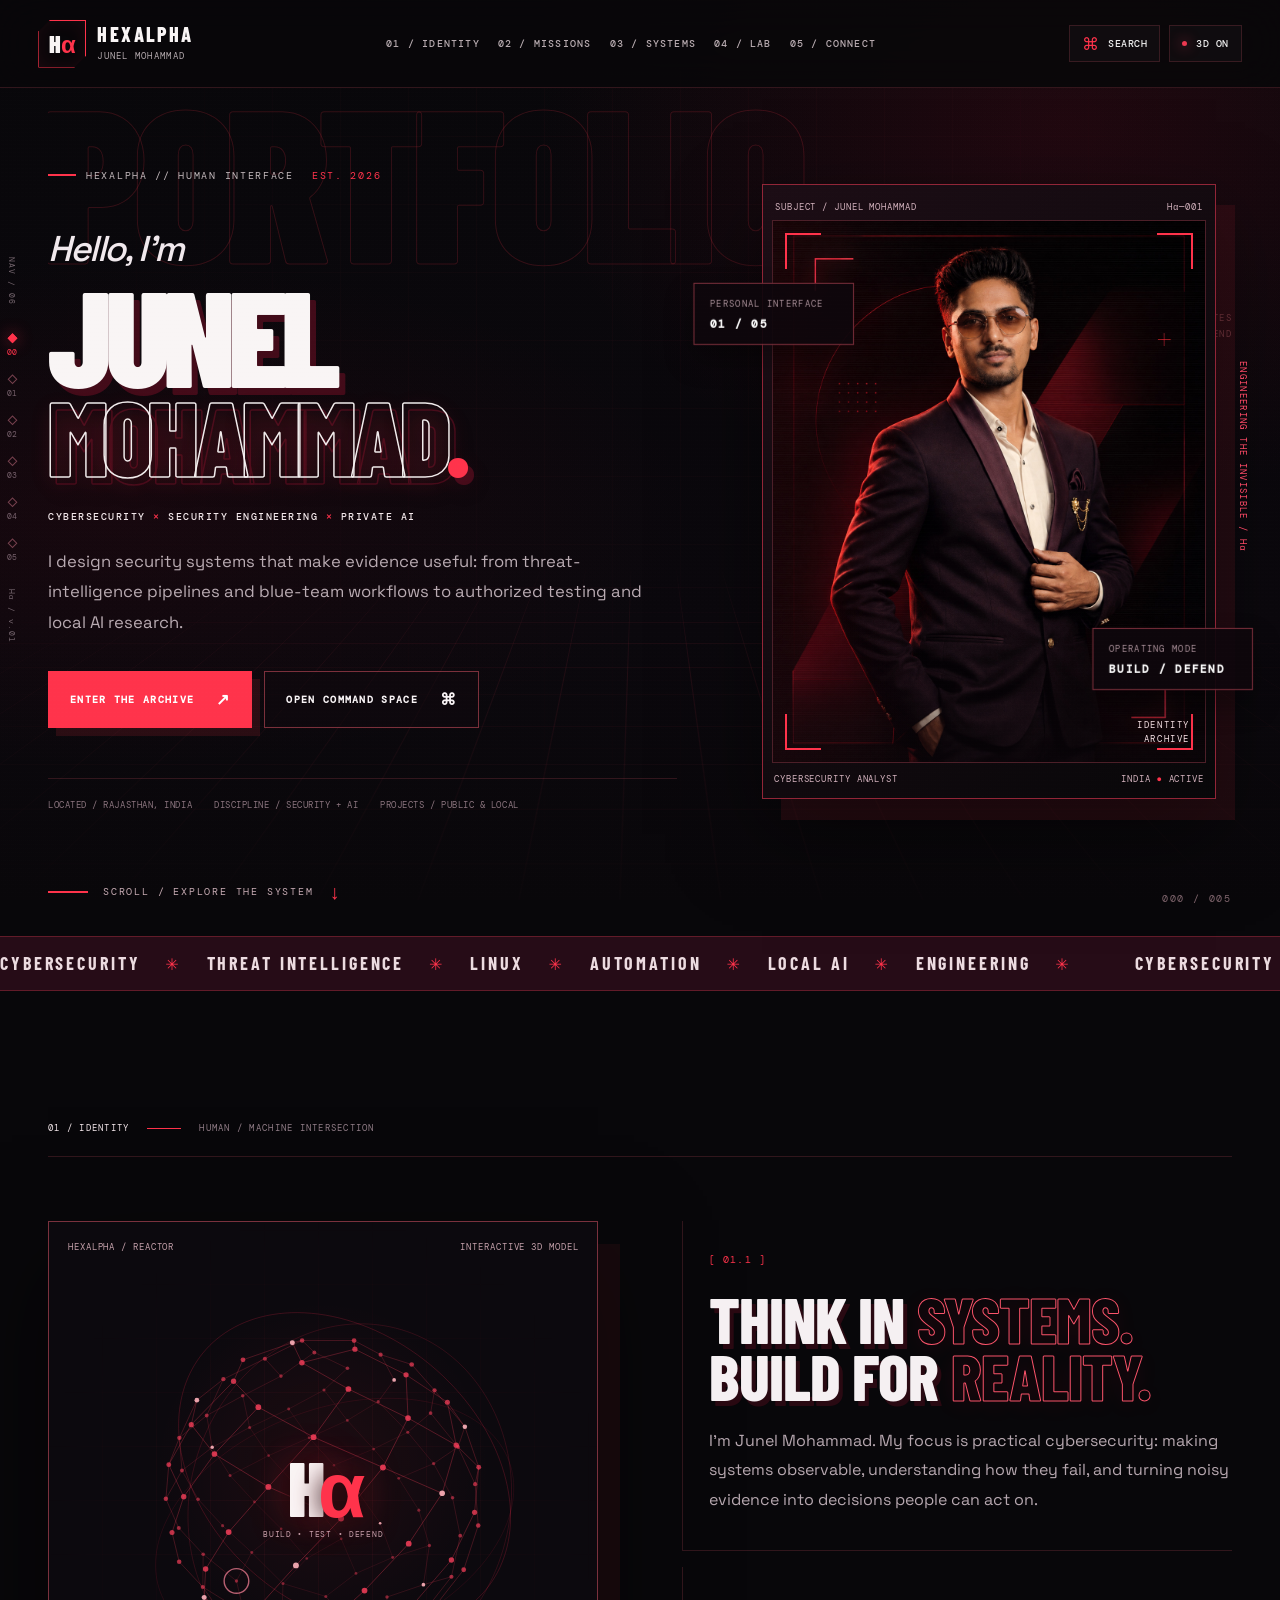
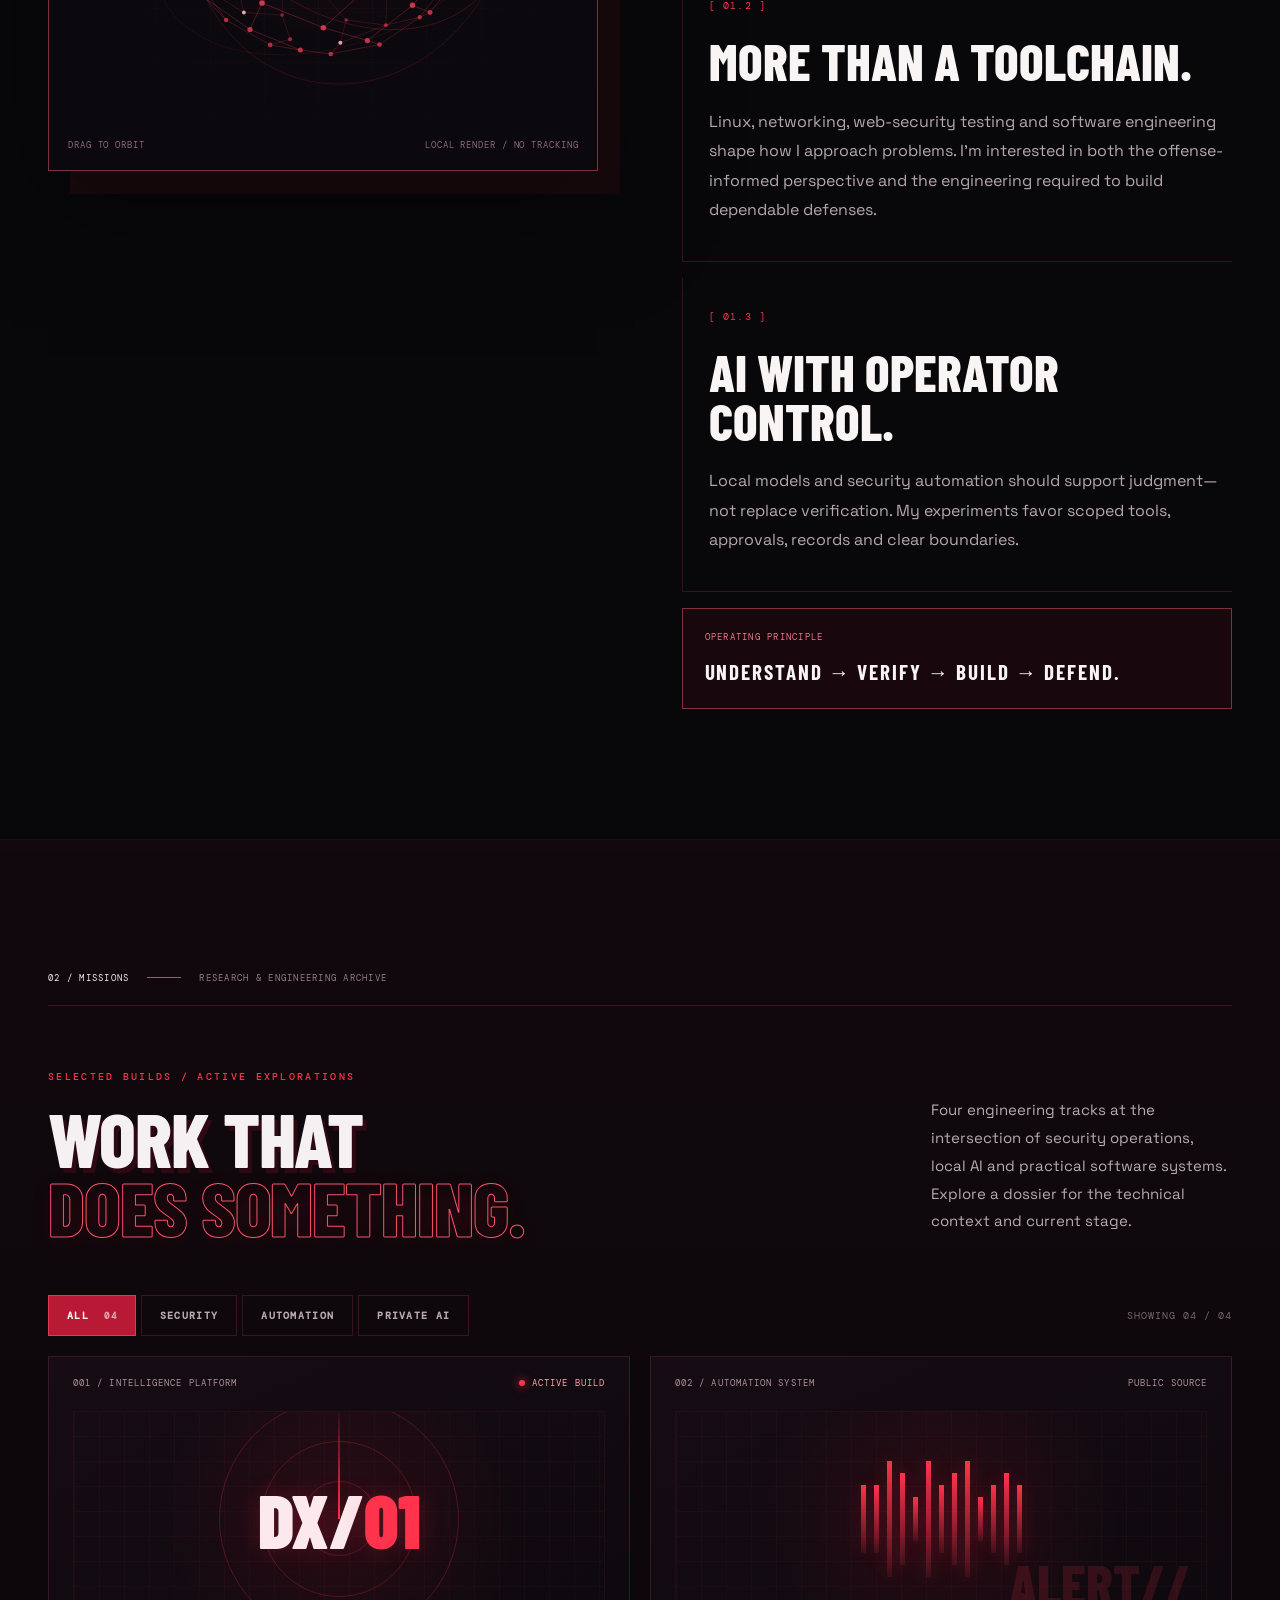
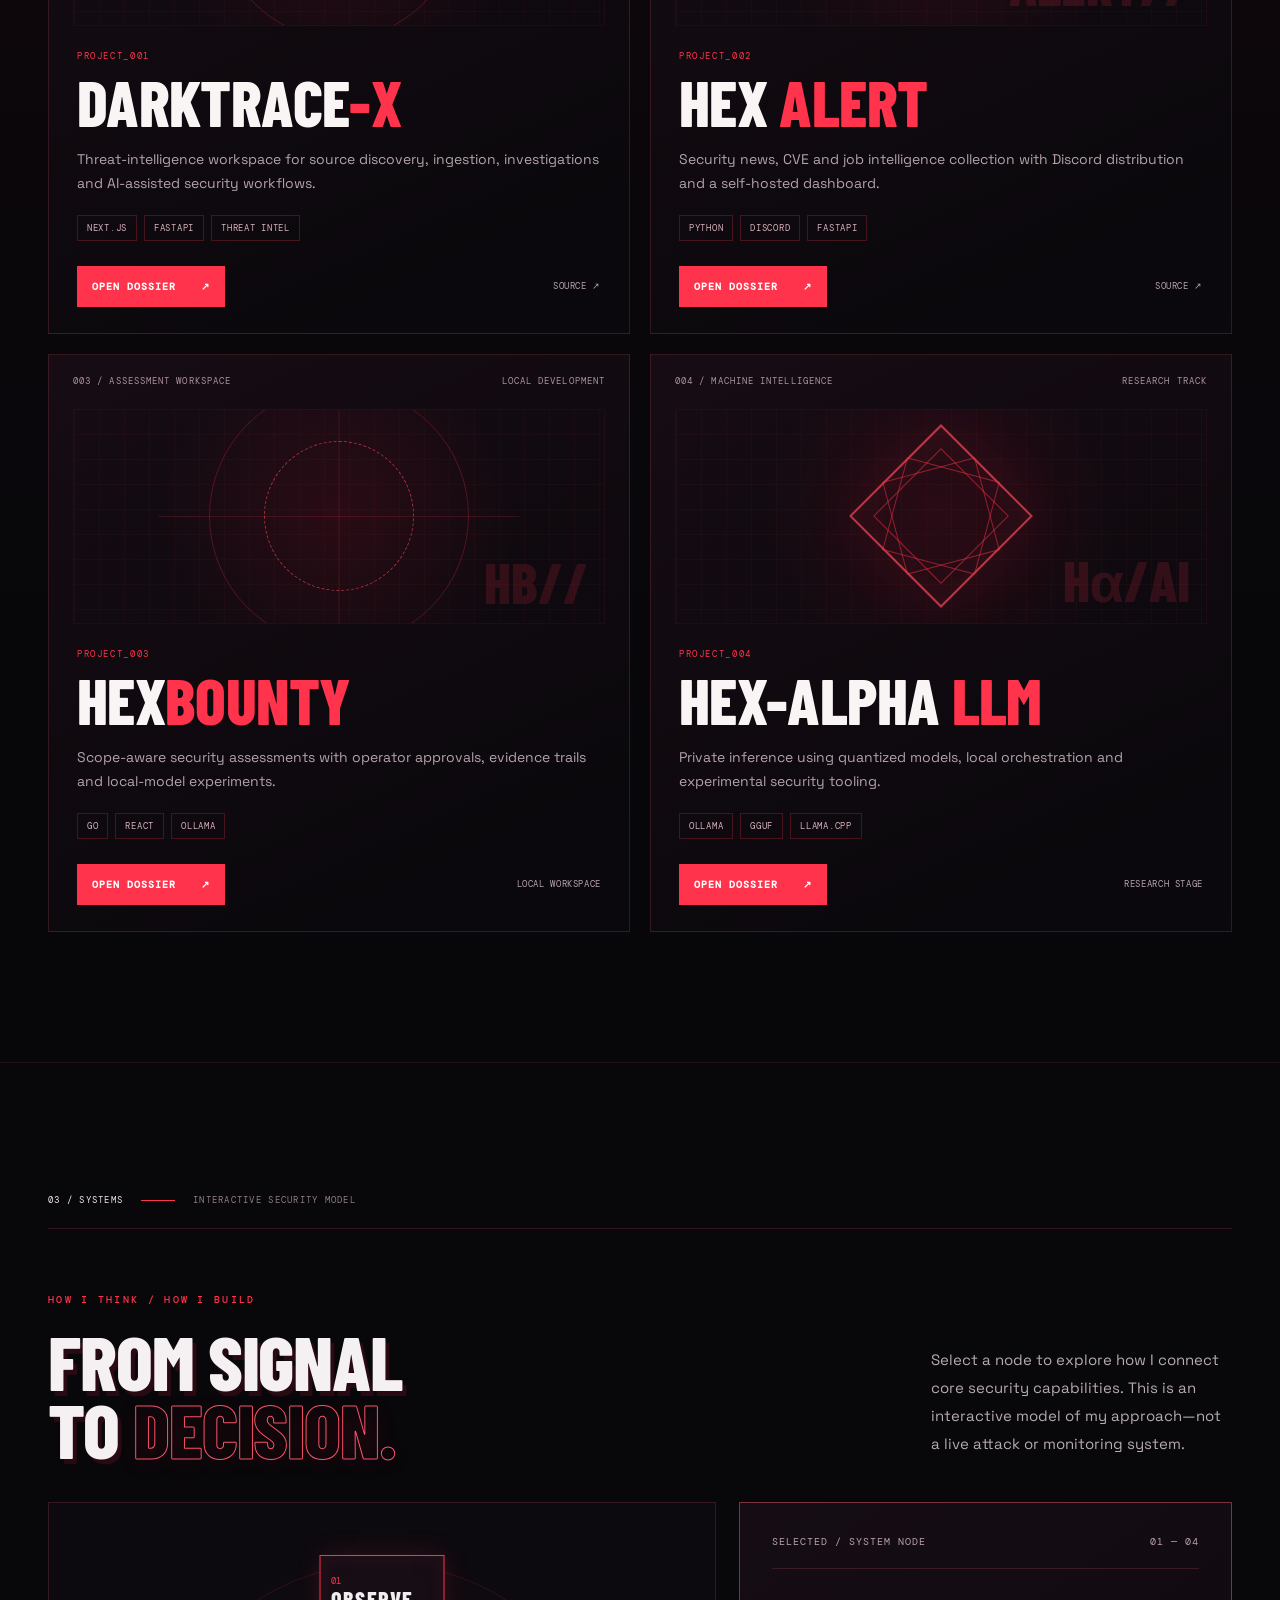
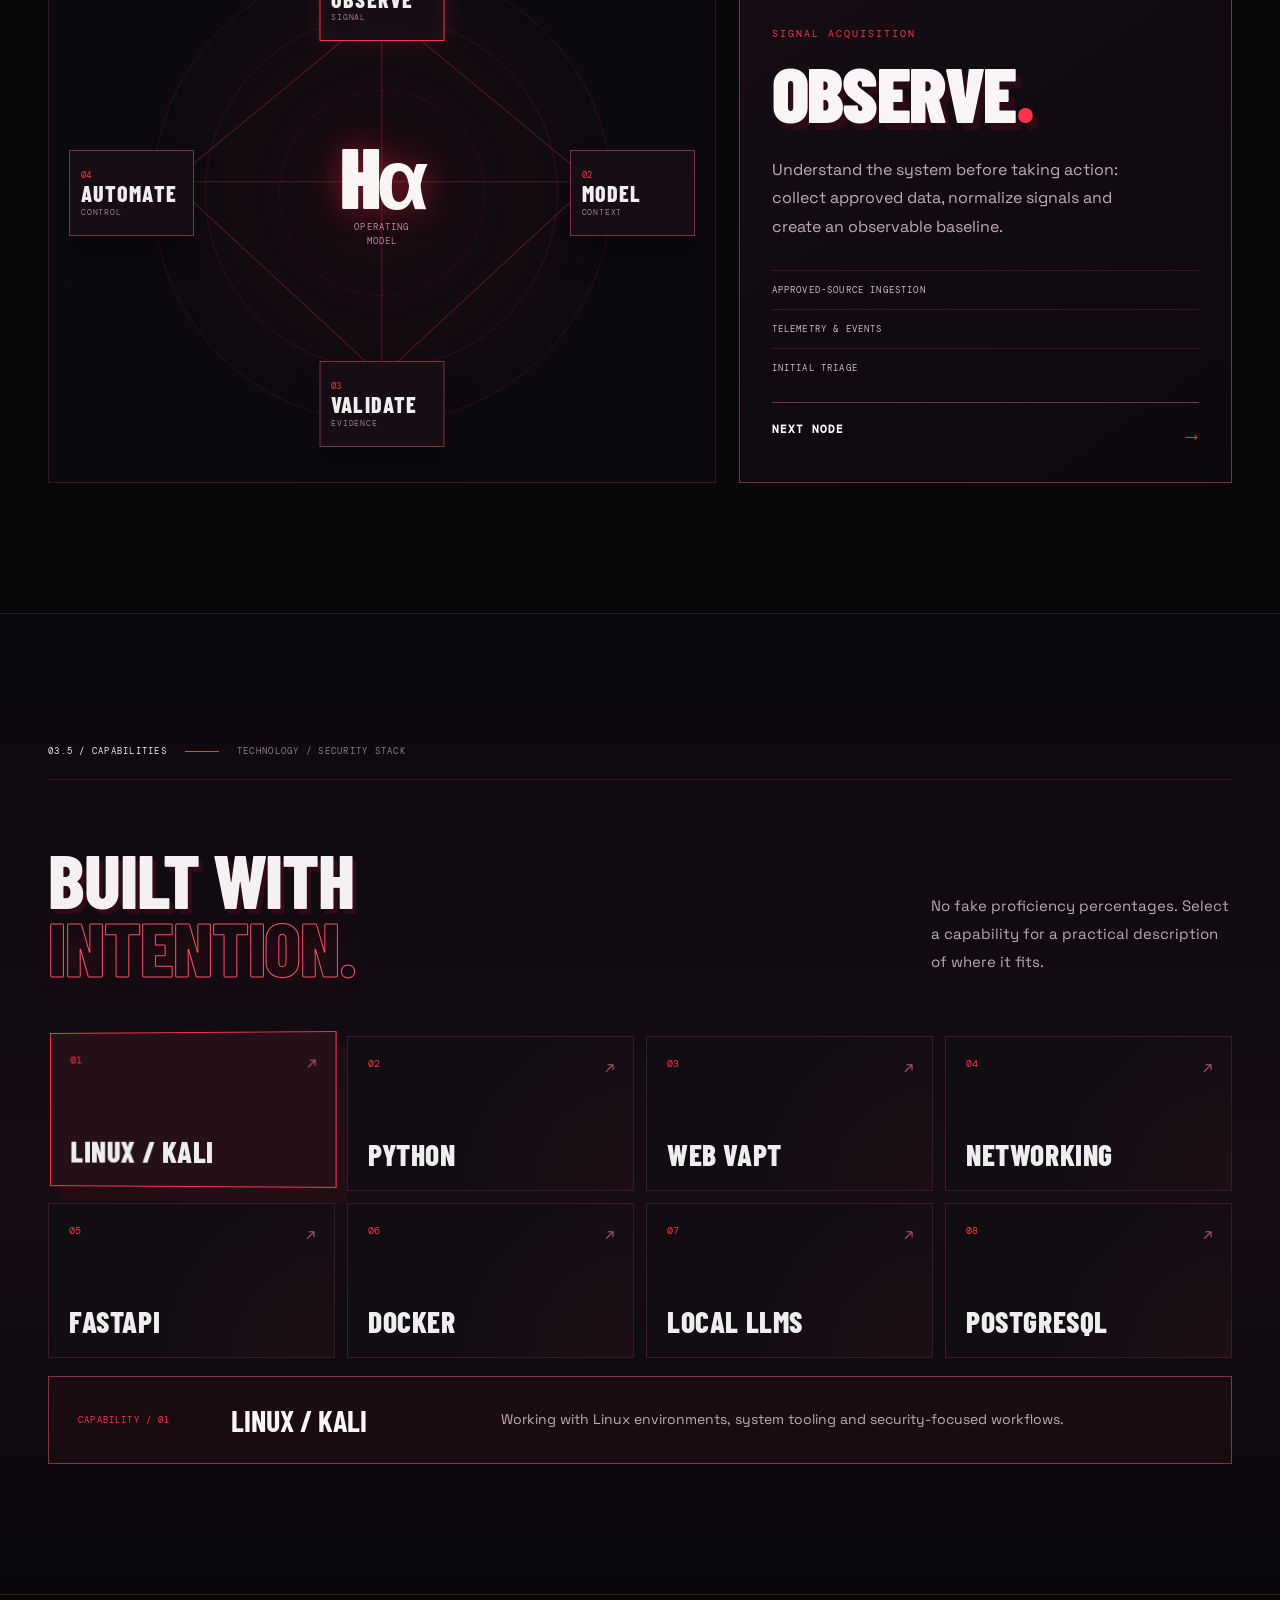
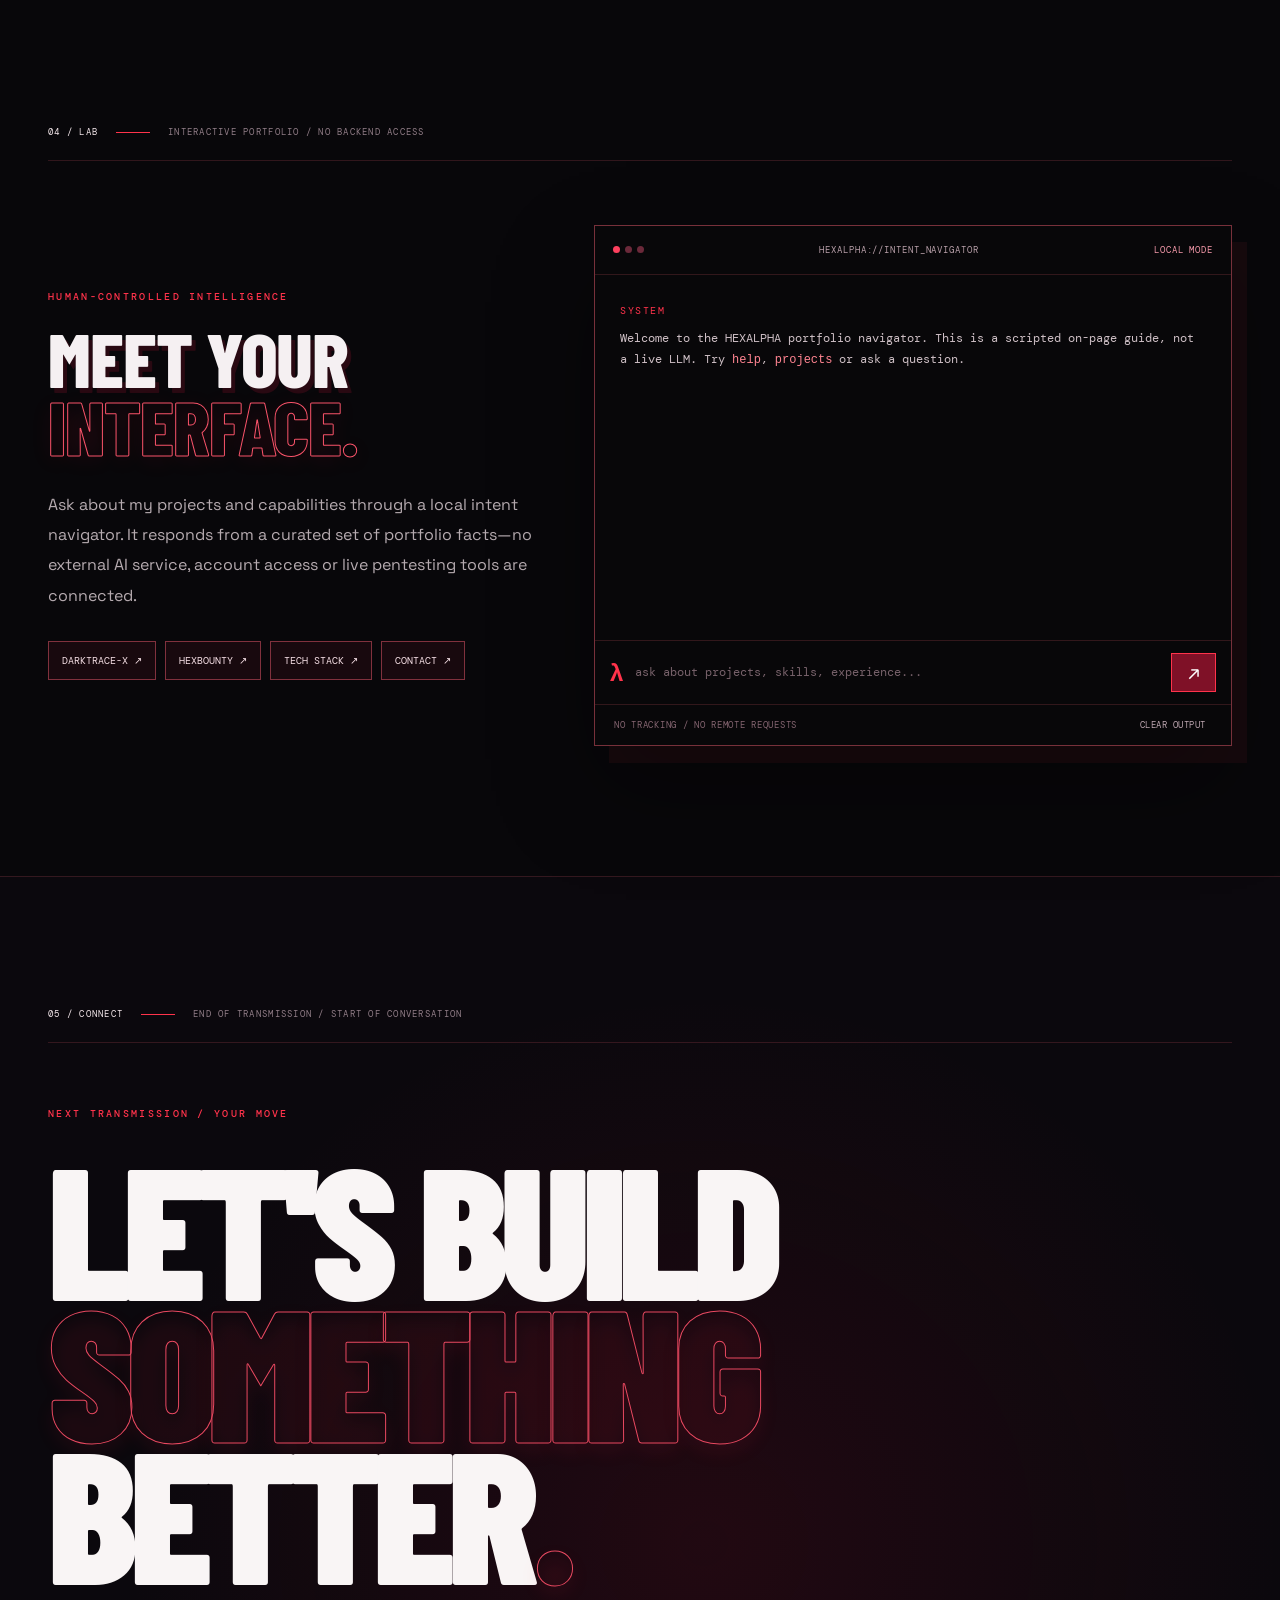
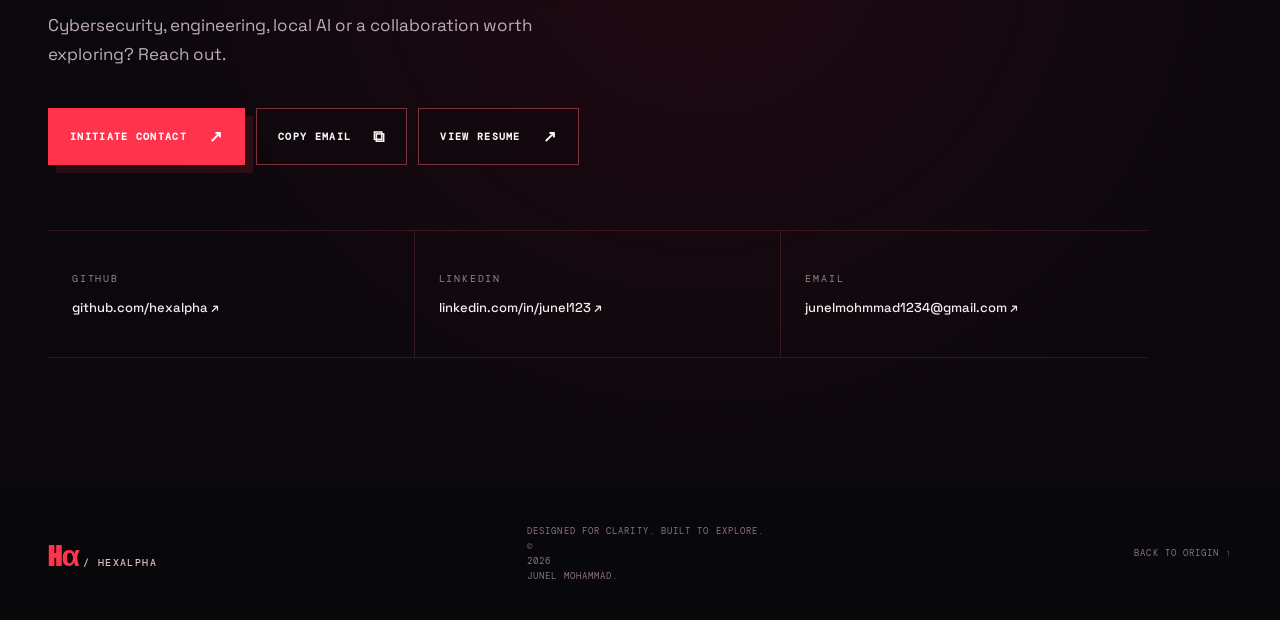
==== docs/command-space.html @ 6ea477db "Polish HEXALPHA singularity interface: tested 3D interactions, command palette, responsive design an" ====
<!doctype html>
<html lang="en">
<head>
  <meta charset="utf-8">
  <meta name="viewport" content="width=device-width,initial-scale=1,viewport-fit=cover">
  <meta name="theme-color" content="#08070a">
  <meta name="description" content="Junel Mohammad — cybersecurity, security engineering, threat intelligence and private AI. Explore projects and research in the HEXALPHA interactive command space.">
  <meta name="portfolio-build" content="singularity-2026-11-05-v1">
  <meta property="og:type" content="website">
  <meta property="og:title" content="Junel Mohammad | HEXALPHA / Cyber Command Space">
  <meta property="og:description" content="Cybersecurity × Engineering × Private AI — a cinematic, interactive portfolio.">
  <meta name="color-scheme" content="dark">
  <title>JUNEL MOHAMMAD — HEXALPHA / Cyber Command Space</title>
  <link rel="icon" href="./favicon.svg" type="image/svg+xml">
  <link rel="preconnect" href="https://fonts.googleapis.com">
  <link rel="preconnect" href="https://fonts.gstatic.com" crossorigin>
  <link href="https://fonts.googleapis.com/css2?family=Barlow+Condensed:wght@500;600;700;800;900&family=DM+Mono:wght@400;500&family=Space+Grotesk:wght@400;500;600;700&display=swap" rel="stylesheet">
  <link rel="stylesheet" href="./singularity.css?v=20261105-1">
  <script src="./singularity.js?v=20261105-1" defer></script>
  <noscript><style>.boot{display:none}</style></noscript>
</head>
<body>
  <a class="skip" href="#main">Skip to content</a>
  <div class="background-grid" aria-hidden="true"></div>
  <div class="background-noise" aria-hidden="true"></div>
  <div class="cursor-aura" id="cursorAura" aria-hidden="true"></div>
  <div class="scroll-progress" id="scrollProgress" aria-hidden="true"></div>
  <div class="boot" id="boot" aria-hidden="true"><div class="boot__content"><span class="boot__id">H<span>α</span></span><div class="boot__title">HEXALPHA <strong>/ COMMAND SPACE</strong></div><div class="boot__track"><i></i></div><span class="boot__caption">INITIALIZING VISUAL INTERFACE // 2026</span></div></div>

  <header class="site-header" id="siteHeader">
    <a class="site-brand" href="#top" aria-label="HEXALPHA — Junel Mohammad, homepage">
      <span class="site-brand__symbol">H<span>α</span></span>
      <span class="site-brand__name"><strong>HEXALPHA</strong><small>JUNEL MOHAMMAD</small></span>
    </a>
    <nav class="site-nav" id="siteNav" aria-label="Main navigation">
      <a href="#about" data-section-link="about">01 / IDENTITY</a>
      <a href="#projects" data-section-link="projects">02 / MISSIONS</a>
      <a href="#systems" data-section-link="systems">03 / SYSTEMS</a>
      <a href="#lab" data-section-link="lab">04 / LAB</a>
      <a href="#contact" data-section-link="contact">05 / CONNECT</a>
    </nav>
    <div class="site-header__tools">
      <button type="button" class="command-trigger" id="commandTrigger" aria-label="Open command palette"><span class="command-trigger__glyph">⌘</span><span>SEARCH</span><kbd>CTRL K</kbd></button>
      <button type="button" class="motion-toggle" id="motionToggle" aria-label="Disable decorative animations" aria-pressed="true"><span class="motion-toggle__led"></span><span id="motionLabel">3D ON</span></button>
      <button type="button" class="nav-toggle" id="navToggle" aria-label="Open navigation" aria-controls="siteNav" aria-expanded="false"><i></i><i></i><i></i></button>
    </div>
  </header>

  <aside class="section-rail" aria-label="Quick section navigation">
    <span class="section-rail__heading">NAV / 06</span>
    <a class="is-active" href="#top" aria-label="Home" data-rail="top"><i></i><span>00</span></a>
    <a href="#about" aria-label="About" data-rail="about"><i></i><span>01</span></a>
    <a href="#projects" aria-label="Projects" data-rail="projects"><i></i><span>02</span></a>
    <a href="#systems" aria-label="Systems" data-rail="systems"><i></i><span>03</span></a>
    <a href="#lab" aria-label="Lab" data-rail="lab"><i></i><span>04</span></a>
    <a href="#contact" aria-label="Contact" data-rail="contact"><i></i><span>05</span></a>
    <span class="section-rail__ending">Hα / v.01</span>
  </aside>

  <main id="main">
    <section class="hero site-shell" id="top">
      <div class="hero__graphics" aria-hidden="true"><span class="hero__giant">PORTFOLIO</span><span class="hero__data">34° / DIGITAL FIELD NOTES<br>BUILD • TEST • DEFEND</span></div>
      <div class="hero__copy" data-reveal="left">
        <div class="eyebrow"><span class="eyebrow__dash"></span><span>HEXALPHA // HUMAN INTERFACE</span><span class="eyebrow__red">EST. 2026</span></div>
        <span class="hero__hello">Hello, I'm</span>
        <h1 class="hero__name" aria-label="Junel Mohammad"><span data-depth="2">JUNEL</span><span class="hero__surname" data-depth="1">MOHAMMAD<span class="hero__period">.</span></span></h1>
        <p class="hero__title">CYBERSECURITY <span>×</span> SECURITY ENGINEERING <span>×</span> PRIVATE AI</p>
        <p class="hero__description">I design security systems that make evidence useful: from threat-intelligence pipelines and blue-team workflows to authorized testing and local AI research.</p>
        <div class="hero__actions">
          <a href="#projects" class="action action--primary">ENTER THE ARCHIVE <span>↗</span></a>
          <button class="action action--secondary" type="button" data-open-palette>OPEN COMMAND SPACE <span>⌘</span></button>
        </div>
        <div class="hero__credentials" aria-label="Professional focus"><span>LOCATED / RAJASTHAN, INDIA</span><span>DISCIPLINE / SECURITY + AI</span><span>PROJECTS / PUBLIC & LOCAL</span></div>
      </div>
      <div class="hero__portrait-area" data-reveal="right">
        <div class="portrait-satellite portrait-satellite--one" aria-hidden="true"><span>PERSONAL INTERFACE</span><strong>01 / 05</strong></div>
        <div class="portrait-tilt" id="portraitTilt">
          <div class="portrait-frame">
            <div class="portrait-frame__top"><span>SUBJECT / JUNEL MOHAMMAD</span><span>Hα—001</span></div>
            <div class="portrait-frame__image">
              <img src="./portrait-themed.jpg?v=20261105-1" alt="Junel Mohammad wearing a maroon suit and glasses in a futuristic red-and-black studio portrait" width="1122" height="1402" fetchpriority="high">
              <span class="portrait-frame__scan" aria-hidden="true"></span>
              <span class="corner corner--tl" aria-hidden="true"></span><span class="corner corner--tr" aria-hidden="true"></span><span class="corner corner--bl" aria-hidden="true"></span><span class="corner corner--br" aria-hidden="true"></span>
              <span class="portrait-frame__index">IDENTITY<br>ARCHIVE</span>
            </div>
            <div class="portrait-frame__bottom"><span>CYBERSECURITY ANALYST</span><span>INDIA <b>●</b> ACTIVE</span></div>
          </div>
        </div>
        <div class="portrait-satellite portrait-satellite--two" aria-hidden="true"><span>OPERATING MODE</span><strong>BUILD / DEFEND</strong></div>
        <div class="portrait-caption" aria-hidden="true">ENGINEERING THE INVISIBLE / Hα</div>
      </div>
      <a href="#about" class="hero__scroll"><span class="hero__scroll-line"></span> SCROLL / EXPLORE THE SYSTEM <b>↓</b></a>
      <span class="hero__number" aria-hidden="true">000 / 005</span>
    </section>

    <div class="signal-bar" aria-label="Core disciplines"><div class="signal-bar__inner"><span>CYBERSECURITY <i>✳</i> THREAT INTELLIGENCE <i>✳</i> LINUX <i>✳</i> AUTOMATION <i>✳</i> LOCAL AI <i>✳</i> ENGINEERING <i>✳</i></span><span aria-hidden="true"> CYBERSECURITY <i>✳</i> THREAT INTELLIGENCE <i>✳</i> LINUX <i>✳</i> AUTOMATION <i>✳</i> LOCAL AI <i>✳</i> ENGINEERING <i>✳</i></span></div></div>

    <section class="section about site-shell" id="about">
      <header class="section-heading" data-reveal="up"><span class="section-heading__id">01 / IDENTITY</span><span class="section-heading__line"></span><span>HUMAN / MACHINE INTERSECTION</span></header>
      <div class="story-grid">
        <div class="story-grid__stage" data-reveal="left">
          <div class="core-stage" id="coreStage">
            <div class="core-stage__header"><span>HEXALPHA / REACTOR</span><span>INTERACTIVE 3D MODEL</span></div>
            <canvas id="coreCanvas" width="720" height="720" role="img" aria-label="Animated 3D network lattice representing interconnected cybersecurity systems. Can be rotated by dragging."></canvas>
            <div class="core-stage__center" aria-hidden="true"><b>H<span>α</span></b><small>BUILD • TEST • DEFEND</small></div>
            <div class="core-stage__foot"><span>DRAG TO ORBIT</span><span>LOCAL RENDER / NO TRACKING</span></div>
          </div>
        </div>
        <div class="story-grid__content">
          <article class="story-beat" data-reveal="right"><span class="beat-index">[ 01.1 ]</span><h2 class="display-heading">THINK IN <em>SYSTEMS.</em><br>BUILD FOR <em>REALITY.</em></h2><p>I’m Junel Mohammad. My focus is practical cybersecurity: making systems observable, understanding how they fail, and turning noisy evidence into decisions people can act on.</p></article>
          <article class="story-beat" data-reveal="right"><span class="beat-index">[ 01.2 ]</span><h3>More than a toolchain.</h3><p>Linux, networking, web-security testing and software engineering shape how I approach problems. I’m interested in both the offense-informed perspective and the engineering required to build dependable defenses.</p></article>
          <article class="story-beat" data-reveal="right"><span class="beat-index">[ 01.3 ]</span><h3>AI with operator control.</h3><p>Local models and security automation should support judgment—not replace verification. My experiments favor scoped tools, approvals, records and clear boundaries.</p></article>
          <div class="story-callout" data-reveal="right"><span>OPERATING PRINCIPLE</span><strong>UNDERSTAND → VERIFY → BUILD → DEFEND.</strong></div>
        </div>
      </div>
    </section>

    <section class="section missions" id="projects">
      <div class="site-shell">
        <header class="section-heading" data-reveal="up"><span class="section-heading__id">02 / MISSIONS</span><span class="section-heading__line"></span><span>RESEARCH & ENGINEERING ARCHIVE</span></header>
        <div class="missions__intro" data-reveal="up"><div><p class="micro-red">SELECTED BUILDS / ACTIVE EXPLORATIONS</p><h2 class="display-heading">WORK THAT<br><em>DOES SOMETHING.</em></h2></div><p>Four engineering tracks at the intersection of security operations, local AI and practical software systems. Explore a dossier for the technical context and current stage.</p></div>
        <div class="missions__toolbar" data-reveal="up" role="group" aria-label="Project category filter"><div class="filter-tabs"><button type="button" data-project-filter="all" aria-pressed="true">ALL <span>04</span></button><button type="button" data-project-filter="security" aria-pressed="false">SECURITY</button><button type="button" data-project-filter="automation" aria-pressed="false">AUTOMATION</button><button type="button" data-project-filter="ai" aria-pressed="false">PRIVATE AI</button></div><span class="missions__result" id="filterResult" role="status" aria-live="polite">SHOWING 04 / 04</span></div>
        <div class="mission-grid">
          <article class="mission-card mission-card--featured tilt-card" data-project="darktrace" data-category="security" data-reveal="up"><div class="mission-card__overline"><span>001 / INTELLIGENCE PLATFORM</span><span class="status-dot">ACTIVE BUILD</span></div><div class="mission-card__visual mission-card__visual--radar" aria-hidden="true"><span class="radar-ring radar-ring--one"></span><span class="radar-ring radar-ring--two"></span><span class="radar-ring radar-ring--three"></span><span class="radar-needle"></span><span class="radar-label">DX/<i>01</i></span></div><div class="mission-card__content"><span class="mission-card__num">PROJECT_001</span><h3>DarkTrace<span>-X</span></h3><p>Threat-intelligence workspace for source discovery, ingestion, investigations and AI-assisted security workflows.</p><div class="mission-card__tags"><span>NEXT.JS</span><span>FASTAPI</span><span>THREAT INTEL</span></div><div class="mission-card__actions"><button type="button" class="dossier-button" data-dossier="darktrace">OPEN DOSSIER <b>↗</b></button><a href="https://github.com/hexalpha/DarkTrace-X" target="_blank" rel="noopener noreferrer">SOURCE ↗</a></div></div></article>
          <article class="mission-card tilt-card" data-project="hexalert" data-category="automation security" data-reveal="up"><div class="mission-card__overline"><span>002 / AUTOMATION SYSTEM</span><span>PUBLIC SOURCE</span></div><div class="mission-card__visual mission-card__visual--wave" aria-hidden="true"><div class="waveform"><i></i><i></i><i></i><i></i><i></i><i></i><i></i><i></i><i></i><i></i><i></i><i></i><i></i></div><span class="visual-mark">ALERT//</span></div><div class="mission-card__content"><span class="mission-card__num">PROJECT_002</span><h3>HEX <span>ALERT</span></h3><p>Security news, CVE and job intelligence collection with Discord distribution and a self-hosted dashboard.</p><div class="mission-card__tags"><span>PYTHON</span><span>DISCORD</span><span>FASTAPI</span></div><div class="mission-card__actions"><button type="button" class="dossier-button" data-dossier="hexalert">OPEN DOSSIER <b>↗</b></button><a href="https://github.com/hexalpha/HEX-ALERT" target="_blank" rel="noopener noreferrer">SOURCE ↗</a></div></div></article>
          <article class="mission-card tilt-card" data-project="hexbounty" data-category="security ai" data-reveal="up"><div class="mission-card__overline"><span>003 / ASSESSMENT WORKSPACE</span><span>LOCAL DEVELOPMENT</span></div><div class="mission-card__visual mission-card__visual--cross" aria-hidden="true"><span class="crosshair crosshair--one"></span><span class="crosshair crosshair--two"></span><span class="visual-mark">HB//</span></div><div class="mission-card__content"><span class="mission-card__num">PROJECT_003</span><h3>Hex<span>Bounty</span></h3><p>Scope-aware security assessments with operator approvals, evidence trails and local-model experiments.</p><div class="mission-card__tags"><span>GO</span><span>REACT</span><span>OLLAMA</span></div><div class="mission-card__actions"><button type="button" class="dossier-button" data-dossier="hexbounty">OPEN DOSSIER <b>↗</b></button><span class="mission-card__private">LOCAL WORKSPACE</span></div></div></article>
          <article class="mission-card tilt-card" data-project="hexllm" data-category="ai" data-reveal="up"><div class="mission-card__overline"><span>004 / MACHINE INTELLIGENCE</span><span>RESEARCH TRACK</span></div><div class="mission-card__visual mission-card__visual--ai" aria-hidden="true"><div class="brain-shell"><span></span><span></span><span></span></div><span class="visual-mark">Hα/AI</span></div><div class="mission-card__content"><span class="mission-card__num">PROJECT_004</span><h3>HEX-ALPHA <span>LLM</span></h3><p>Private inference using quantized models, local orchestration and experimental security tooling.</p><div class="mission-card__tags"><span>OLLAMA</span><span>GGUF</span><span>LLAMA.CPP</span></div><div class="mission-card__actions"><button type="button" class="dossier-button" data-dossier="hexllm">OPEN DOSSIER <b>↗</b></button><span class="mission-card__private">RESEARCH STAGE</span></div></div></article>
        </div>
      </div>
    </section>

    <section class="section systems site-shell" id="systems">
      <header class="section-heading" data-reveal="up"><span class="section-heading__id">03 / SYSTEMS</span><span class="section-heading__line"></span><span>INTERACTIVE SECURITY MODEL</span></header>
      <div class="systems__intro" data-reveal="up"><div><p class="micro-red">HOW I THINK / HOW I BUILD</p><h2 class="display-heading">FROM SIGNAL<br>TO <em>DECISION.</em></h2></div><p>Select a node to explore how I connect core security capabilities. This is an interactive model of my approach—not a live attack or monitoring system.</p></div>
      <div class="systems-grid" data-reveal="up">
        <div class="systems-visual" id="systemsVisual" aria-label="Interactive security workflow diagram">
          <div class="systems-visual__rings" aria-hidden="true"><i></i><i></i><i></i></div>
          <svg class="systems-visual__paths" viewBox="0 0 600 550" aria-hidden="true"><path d="M300 100L100 265L300 450L500 265Z"/><path d="M300 100V450M100 265H500"/></svg>
          <div class="systems-visual__core"><span>Hα</span><small>OPERATING<br>MODEL</small></div>
          <button type="button" class="system-node is-selected" data-system="observe" aria-pressed="true"><i>01</i><strong>OBSERVE</strong><small>SIGNAL</small></button>
          <button type="button" class="system-node" data-system="model" aria-pressed="false"><i>02</i><strong>MODEL</strong><small>CONTEXT</small></button>
          <button type="button" class="system-node" data-system="validate" aria-pressed="false"><i>03</i><strong>VALIDATE</strong><small>EVIDENCE</small></button>
          <button type="button" class="system-node" data-system="automate" aria-pressed="false"><i>04</i><strong>AUTOMATE</strong><small>CONTROL</small></button>
        </div>
        <div class="system-dossier"><div class="system-dossier__top"><span>SELECTED / SYSTEM NODE</span><span id="systemCounter">01 — 04</span></div><p class="system-dossier__tag" id="systemTag">SIGNAL ACQUISITION</p><h3 id="systemTitle">OBSERVE<span>.</span></h3><p id="systemDescription">Understand the system before taking action: collect approved data, normalize signals and create an observable baseline.</p><div class="system-dossier__list" id="systemDetails"><span>APPROVED-SOURCE INGESTION</span><span>TELEMETRY &amp; EVENTS</span><span>INITIAL TRIAGE</span></div><button type="button" class="system-dossier__next" id="nextSystem">NEXT NODE <span>→</span></button></div>
      </div>
    </section>

    <section class="section arsenal" id="arsenal">
      <div class="site-shell"><header class="section-heading" data-reveal="up"><span class="section-heading__id">03.5 / CAPABILITIES</span><span class="section-heading__line"></span><span>TECHNOLOGY / SECURITY STACK</span></header>
        <div class="arsenal__intro" data-reveal="up"><h2 class="display-heading">BUILT WITH<br><em>INTENTION.</em></h2><p>No fake proficiency percentages. Select a capability for a practical description of where it fits.</p></div>
        <div class="arsenal__grid" data-reveal="up" id="arsenalGrid">
          <button type="button" data-skill="linux" class="skill-tile is-selected" aria-pressed="true"><span>01</span><strong>LINUX / KALI</strong><i>↗</i></button>
          <button type="button" data-skill="python" class="skill-tile" aria-pressed="false"><span>02</span><strong>PYTHON</strong><i>↗</i></button>
          <button type="button" data-skill="vapt" class="skill-tile" aria-pressed="false"><span>03</span><strong>WEB VAPT</strong><i>↗</i></button>
          <button type="button" data-skill="network" class="skill-tile" aria-pressed="false"><span>04</span><strong>NETWORKING</strong><i>↗</i></button>
          <button type="button" data-skill="api" class="skill-tile" aria-pressed="false"><span>05</span><strong>FASTAPI</strong><i>↗</i></button>
          <button type="button" data-skill="docker" class="skill-tile" aria-pressed="false"><span>06</span><strong>DOCKER</strong><i>↗</i></button>
          <button type="button" data-skill="ai" class="skill-tile" aria-pressed="false"><span>07</span><strong>LOCAL LLMS</strong><i>↗</i></button>
          <button type="button" data-skill="data" class="skill-tile" aria-pressed="false"><span>08</span><strong>POSTGRESQL</strong><i>↗</i></button>
        </div>
        <div class="arsenal__description" id="skillDescription" role="status" aria-live="polite"><span>CAPABILITY / 01</span><strong>LINUX / KALI</strong><p>Working with Linux environments, system tooling and security-focused workflows.</p></div>
      </div>
    </section>

    <section class="section lab site-shell" id="lab">
      <header class="section-heading" data-reveal="up"><span class="section-heading__id">04 / LAB</span><span class="section-heading__line"></span><span>INTERACTIVE PORTFOLIO / NO BACKEND ACCESS</span></header>
      <div class="lab__grid"><div class="lab__copy" data-reveal="left"><p class="micro-red">HUMAN-CONTROLLED INTELLIGENCE</p><h2 class="display-heading">MEET YOUR<br><em>INTERFACE.</em></h2><p>Ask about my projects and capabilities through a local intent navigator. It responds from a curated set of portfolio facts—no external AI service, account access or live pentesting tools are connected.</p><div class="lab__quick"><button type="button" data-lab-prompt="What is DarkTrace-X?">DARKTRACE-X ↗</button><button type="button" data-lab-prompt="What is HexBounty?">HEXBOUNTY ↗</button><button type="button" data-lab-prompt="What technologies do you use?">TECH STACK ↗</button><button type="button" data-lab-prompt="How can I contact you?">CONTACT ↗</button></div></div>
        <div class="console" data-reveal="right"><div class="console__top"><div class="console__lights"><i></i><i></i><i></i></div><span>HEXALPHA://INTENT_NAVIGATOR</span><span class="console__badge">LOCAL MODE</span></div><div id="consoleHistory" class="console__history" role="log" aria-live="polite"><div class="console-line console-line--system"><span class="console-line__prompt">SYSTEM</span><p>Welcome to the HEXALPHA portfolio navigator. This is a scripted on-page guide, not a live LLM. Try <code>help</code>, <code>projects</code> or ask a question.</p></div></div><form id="consoleForm" class="console__form"><label for="consoleInput">λ</label><input id="consoleInput" type="text" autocomplete="off" spellcheck="false" maxlength="240" placeholder="ask about projects, skills, experience..." aria-label="Ask about Junel's portfolio"><button type="submit" aria-label="Send message">↗</button></form><div class="console__foot"><span>NO TRACKING / NO REMOTE REQUESTS</span><button type="button" id="clearConsole">CLEAR OUTPUT</button></div></div></div>
    </section>

    <section class="section contact" id="contact"><div class="site-shell"><header class="section-heading" data-reveal="up"><span class="section-heading__id">05 / CONNECT</span><span class="section-heading__line"></span><span>END OF TRANSMISSION / START OF CONVERSATION</span></header><div class="contact__content" data-reveal="up"><p class="micro-red">NEXT TRANSMISSION / YOUR MOVE</p><h2 class="contact__headline">LET'S BUILD<br><span>SOMETHING</span><br>BETTER<span class="contact__period">.</span></h2><p>Cybersecurity, engineering, local AI or a collaboration worth exploring? Reach out.</p><div class="contact__buttons"><a href="mailto:junelmohmmad1234@gmail.com" class="action action--primary">INITIATE CONTACT <span>↗</span></a><button type="button" id="copyEmail" class="action action--secondary">COPY EMAIL <span>⧉</span></button><a href="./resume.html" class="action action--secondary">VIEW RESUME <span>↗</span></a></div><div class="contact__links"><a href="https://github.com/hexalpha" target="_blank" rel="noopener noreferrer"><span>GITHUB</span><strong>github.com/hexalpha ↗</strong></a><a href="https://www.linkedin.com/in/junel123" target="_blank" rel="noopener noreferrer"><span>LINKEDIN</span><strong>linkedin.com/in/junel123 ↗</strong></a><a href="mailto:junelmohmmad1234@gmail.com"><span>EMAIL</span><strong>junelmohmmad1234@gmail.com ↗</strong></a></div></div></div></section>
  </main>

  <footer class="site-footer site-shell"><a href="#top" class="site-footer__brand">Hα <span>/ HEXALPHA</span></a><p>DESIGNED FOR CLARITY. BUILT TO EXPLORE. <span>© <span id="year">2026</span> JUNEL MOHAMMAD.</span></p><a href="#top">BACK TO ORIGIN ↑</a></footer>

  <button type="button" class="back-top" id="backTop" aria-label="Back to top">↑</button>
  <div class="toast" id="toast" role="status" aria-live="polite"></div>

  <dialog class="overlay-dialog" id="commandDialog" aria-labelledby="commandTitle"><div class="command-shell"><div class="command-shell__top"><div><span>HEXALPHA // 00.1</span><h2 id="commandTitle">COMMAND PALETTE</h2></div><button type="button" id="commandClose" aria-label="Close command palette">✕</button></div><input id="commandSearch" type="search" placeholder="Find projects, routes or actions..." autocomplete="off" aria-label="Search portfolio commands"><div class="command-results" id="commandResults"><button type="button" data-command="top"><span>⌂</span> Home / Introduction <kbd>00</kbd></button><button type="button" data-command="about"><span>◈</span> Identity / About <kbd>01</kbd></button><button type="button" data-command="projects"><span>▤</span> Mission archive <kbd>02</kbd></button><button type="button" data-command="systems"><span>◎</span> Security systems <kbd>03</kbd></button><button type="button" data-command="arsenal"><span>✳</span> Capability matrix <kbd>03.5</kbd></button><button type="button" data-command="lab"><span>λ</span> Intent navigator <kbd>04</kbd></button><button type="button" data-command="contact"><span>✉</span> Connect <kbd>05</kbd></button><button type="button" data-command="resume"><span>↗</span> View resume <kbd>DOC</kbd></button><button type="button" data-command="github"><span>⌘</span> Open GitHub <kbd>WEB</kbd></button><button type="button" data-command="email"><span>↗</span> Send email <kbd>MAIL</kbd></button><p id="commandEmpty" hidden>No matches found.</p></div><p class="command-shell__hint">TIP: CTRL/⌘ + K TO OPEN · ESC TO CLOSE</p></div></dialog>

  <dialog class="overlay-dialog dossier-dialog" id="dossierDialog" aria-labelledby="dossierTitle"><div class="dossier-shell"><div class="dossier-shell__top"><span id="dossierOverline">MISSION RECORD / 001</span><button type="button" id="dossierClose" aria-label="Close project dossier">✕</button></div><h2 id="dossierTitle">PROJECT</h2><p id="dossierSummary"></p><h3>ENGINEERING NOTES</h3><div id="dossierNotes" class="dossier-shell__notes"></div><div id="dossierTags" class="dossier-shell__tags"></div><div id="dossierLinks" class="dossier-shell__links"></div><span class="dossier-shell__footer">PUBLIC-SAFE ENGINEERING OVERVIEW // Hα</span></div></dialog>
</body>
</html>
---- docs/singularity.css ----
:root{--bg:#08070a;--bg2:#10090e;--surface:#110e14;--surface2:#171017;--red:#ff334b;--scarlet:#ff6071;--deep-red:#8c1528;--light:#f9f5f5;--muted:#b6abb0;--faded:#74656d;--line:rgba(255,99,118,.17);--line2:rgba(255,99,118,.45);--mono:'DM Mono',ui-monospace,monospace;--display:'Barlow Condensed','Arial Narrow',Impact,sans-serif;--body:'Space Grotesk',system-ui,sans-serif;--ease:cubic-bezier(.18,.78,.18,1);--shell:1370px}
*,*::before,*::after{box-sizing:border-box}html{scroll-behavior:smooth;scroll-padding-top:92px}body{margin:0;min-width:320px;background:var(--bg);color:var(--light);font-family:var(--body);line-height:1.5;overflow-x:hidden}body.dialog-open{overflow:hidden}::selection{background:var(--red);color:#fff}a{color:inherit;text-decoration:none}button,input{font:inherit}button{cursor:pointer}button:disabled{cursor:not-allowed}img{max-width:100%;display:block}button:focus-visible,a:focus-visible,input:focus-visible{outline:2px solid #ff8290;outline-offset:4px}.site-shell{width:min(var(--shell),calc(100% - 108px));margin-inline:auto}.skip{position:fixed;top:10px;left:10px;transform:translateY(-160%);background:#fff;color:#111;padding:10px;z-index:9999}.skip:focus{transform:none}
.background-grid{position:fixed;inset:0;z-index:-3;pointer-events:none;background:radial-gradient(ellipse at 83% 14%,rgba(154,16,42,.17) 0,transparent 35%),radial-gradient(ellipse at 9% 57%,rgba(115,7,27,.12),transparent 35%),linear-gradient(180deg,#08070a 0,#0b080d 70%,#09070a);overflow:hidden}.background-grid::before{content:'';position:absolute;inset:0;opacity:.42;background-image:linear-gradient(rgba(255,71,97,.07) 1px,transparent 1px),linear-gradient(90deg,rgba(255,71,97,.07) 1px,transparent 1px);background-size:68px 68px;mask-image:radial-gradient(ellipse at 50% 24%,black,transparent 75%)}.background-grid::after{content:'';position:absolute;width:130vw;height:80vh;left:-15vw;top:35vh;transform:perspective(800px) rotateX(65deg);background:repeating-linear-gradient(0deg,rgba(255,59,82,.09) 0 1px,transparent 1px 63px),repeating-linear-gradient(90deg,rgba(255,59,82,.09) 0 1px,transparent 1px 63px);mask-image:radial-gradient(ellipse,black,transparent 72%)}.background-noise{position:fixed;inset:0;z-index:30;pointer-events:none;opacity:.06;background:repeating-linear-gradient(0deg,transparent 0,transparent 3px,rgba(255,255,255,.24) 4px)}.cursor-aura{pointer-events:none;position:fixed;left:0;top:0;width:450px;height:450px;z-index:-1;transform:translate(-50%,-50%);border-radius:50%;background:radial-gradient(circle,rgba(255,53,74,.12),transparent 60%);opacity:0;transition:opacity .25s}.cursor-aura.is-on{opacity:1}.scroll-progress{position:fixed;top:0;left:0;height:2px;width:0;z-index:110;background:linear-gradient(90deg,#ff233d,#ff8b8e);box-shadow:0 0 14px var(--red)}
.boot{position:fixed;inset:0;background:#060507;z-index:200;display:grid;place-items:center;transition:opacity .55s,visibility .55s;pointer-events:none}.boot.is-out{opacity:0;visibility:hidden}.boot__content{width:min(360px,80vw)}.boot__id{display:block;font:900 115px/.9 var(--display);letter-spacing:-.1em;text-align:center;text-shadow:8px 8px 0 #4a0d1d}.boot__id span{color:var(--red)}.boot__title{margin-top:20px;font:600 12px var(--mono);letter-spacing:.23em;text-align:center}.boot__title strong{font-weight:400;color:var(--red)}.boot__track{height:2px;background:#33151f;margin:22px 0 14px;overflow:hidden}.boot__track i{height:100%;display:block;width:45%;background:var(--red);box-shadow:0 0 12px var(--red);animation:bootline 1s ease-in-out infinite}.boot__caption{display:block;font:10px var(--mono);letter-spacing:.14em;color:var(--faded);text-align:center}@keyframes bootline{from{transform:translateX(-120%)}to{transform:translateX(340%)}}
.site-header{position:fixed;inset:0 0 auto;z-index:100;height:88px;background:rgba(8,7,10,.88);backdrop-filter:blur(22px);border-bottom:1px solid var(--line);display:flex;align-items:center;justify-content:space-between;padding:0 clamp(20px,3vw,56px);gap:20px;transition:background .3s}.site-header.is-scrolled{background:rgba(8,7,10,.97)}.site-brand{display:flex;align-items:center;gap:11px;flex-shrink:0}.site-brand__symbol{width:48px;height:48px;border:1px solid var(--red);display:grid;place-items:center;color:var(--light);font:900 24px var(--display);box-shadow:inset 0 0 18px rgba(255,53,74,.09),0 0 20px rgba(255,53,74,.1);clip-path:polygon(12px 0,100% 0,100% calc(100% - 12px),calc(100% - 12px) 100%,0 100%,0 12px)}.site-brand__symbol span{color:var(--red)}.site-brand__name{display:grid;gap:0}.site-brand__name strong{font:800 20px/.95 var(--display);letter-spacing:.12em}.site-brand__name small{font:9px var(--mono);letter-spacing:.14em;color:var(--muted);margin-top:6px}.site-nav{display:flex;align-items:center;gap:clamp(12px,2.3vw,34px)}.site-nav a{font:500 10px var(--mono);letter-spacing:.12em;color:#b8abb0;padding:12px 0;white-space:nowrap;position:relative}.site-nav a:hover,.site-nav a.is-active{color:white}.site-nav a:hover::after,.site-nav a.is-active::after{content:'';position:absolute;bottom:4px;left:0;right:0;height:1px;background:var(--red)}.site-header__tools{display:flex;align-items:center;gap:9px}.command-trigger,.motion-toggle{background:rgba(255,255,255,.025);border:1px solid var(--line);color:#eee;min-height:37px;padding:0 12px;display:flex;align-items:center;gap:9px;font:500 10px var(--mono);letter-spacing:.05em;white-space:nowrap}.command-trigger:hover,.motion-toggle:hover{border-color:var(--line2)}.command-trigger__glyph{font-size:17px;color:var(--red)}.command-trigger kbd{font:9px var(--mono);color:var(--faded);border:1px solid #36242e;padding:3px 4px}.motion-toggle__led{width:5px;height:5px;background:#ed3850;border-radius:50%;box-shadow:0 0 13px #ed3850}.nav-toggle{display:none;width:43px;height:43px;border:1px solid var(--line);background:#150d13;align-items:center;justify-content:center;flex-direction:column;gap:5px}.nav-toggle i{height:1px;width:20px;background:var(--light)}
.section-rail{position:fixed;left:14px;top:50%;transform:translateY(-50%);z-index:25;display:grid;gap:16px;justify-items:center}.section-rail__heading,.section-rail__ending{writing-mode:vertical-rl;font:8px var(--mono);letter-spacing:.13em;color:var(--faded);margin-bottom:12px}.section-rail__ending{margin-top:10px;margin-bottom:0}.section-rail a{display:flex;align-items:center;justify-content:center;gap:5px;flex-direction:column;color:#77616c;min-height:25px}.section-rail a i{width:7px;height:7px;border:1px solid #75404d;transform:rotate(45deg);transition:all .25s}.section-rail a span{font:8px var(--mono);opacity:0;transition:opacity .2s}.section-rail a.is-active i,.section-rail a:hover i{background:var(--red);border-color:var(--red);box-shadow:0 0 15px rgba(255,51,75,.7)}.section-rail a.is-active span,.section-rail a:hover span{opacity:1;color:var(--red)}
.hero{position:relative;min-height:850px;min-height:min(930px,100svh);display:grid;grid-template-columns:minmax(0,1.1fr) minmax(0,.86fr);align-items:center;gap:clamp(35px,5vw,90px);padding-top:168px;padding-bottom:124px}.hero__graphics{position:absolute;inset:0;pointer-events:none;overflow:hidden}.hero__giant{position:absolute;left:-6px;top:94px;font:900 clamp(120px,17vw,282px)/.77 var(--display);letter-spacing:-.065em;color:transparent;-webkit-text-stroke:1px rgba(255,60,79,.22);white-space:nowrap;opacity:.8}.hero__data{position:absolute;top:310px;right:0;text-align:right;font:9px/1.8 var(--mono);letter-spacing:.16em;color:rgba(255,147,156,.34)}.hero__copy{z-index:3;position:relative;min-width:0}.eyebrow{display:flex;align-items:center;gap:10px;font:10px var(--mono);letter-spacing:.17em;color:#c3b9bc;flex-wrap:wrap}.eyebrow__dash{display:inline-block;width:28px;height:2px;background:var(--red)}.eyebrow__red{color:var(--red);margin-left:8px}.hero__hello{display:block;font:italic 500 clamp(24px,2.8vw,39px) var(--body);margin-top:44px;margin-bottom:7px;color:#f1e9ed;letter-spacing:-.05em}.hero__name{margin:0;line-height:.79;display:flex;flex-direction:column;align-items:flex-start;perspective:1000px}.hero__name>span{display:block;font:900 clamp(86px,10.6vw,165px)/.83 var(--display);letter-spacing:-.052em;white-space:nowrap;transform-style:preserve-3d;filter:drop-shadow(6px 7px 0 rgba(90,13,32,.7));transition:transform .25s}.hero__name>span:first-child{color:var(--light)}.hero__name>span.hero__surname{font-size:clamp(62px,8.3vw,130px);letter-spacing:-.058em;color:transparent;-webkit-text-stroke:1.5px rgba(250,245,245,.96);text-shadow:0 6px 22px rgba(255,55,77,.1)}.hero__period{color:var(--red);-webkit-text-stroke:0}.hero__title{max-width:660px;font:500 10px/2 var(--mono);letter-spacing:.15em;margin:28px 0 0;color:#f3e8eb}.hero__title span{color:var(--red)}.hero__description{max-width:620px;color:#b9abb2;font-size:clamp(15px,1.3vw,18px);line-height:1.84;margin:20px 0 0}.hero__actions{display:flex;flex-wrap:wrap;gap:12px;margin-top:32px}.action{display:inline-flex;align-items:center;justify-content:space-between;gap:22px;padding:17px 21px;min-height:55px;border:1px solid var(--line2);font:600 10px var(--mono);letter-spacing:.13em;white-space:nowrap;transition:border-color .25s,background .25s,transform .25s,box-shadow .25s;text-align:left}.action:hover{transform:translateY(-3px);box-shadow:0 12px 28px rgba(0,0,0,.2)}.action span{font-size:16px}.action--primary{background:var(--red);border-color:var(--red);color:#fff;box-shadow:8px 8px 0 rgba(255,53,75,.13)}.action--primary:hover{background:#ff5164}.action--secondary{background:rgba(16,9,14,.58);color:#f8f3f5}.action--secondary:hover{border-color:#ff7f90;background:rgba(132,16,38,.22)}.hero__credentials{display:flex;flex-wrap:wrap;gap:14px 22px;border-top:1px solid var(--line);margin-top:50px;padding-top:20px}.hero__credentials span{font:9px var(--mono);letter-spacing:.06em;color:#8b747e}.hero__portrait-area{position:relative;z-index:2;width:100%;max-width:470px;justify-self:end;padding:16px 16px 13px 0;perspective:1000px}.portrait-tilt{transition:transform .18s ease-out;transform-style:preserve-3d}.portrait-frame{border:1px solid #922537;padding:9px;background:linear-gradient(135deg,#1c0d15,#080709);box-shadow:19px 21px 0 rgba(255,48,70,.085),0 35px 80px rgba(0,0,0,.5);position:relative}.portrait-frame__top,.portrait-frame__bottom{display:flex;align-items:center;justify-content:space-between;gap:8px;padding:7px 3px;color:#d3b2bd;font:9px var(--mono);letter-spacing:.1em}.portrait-frame__bottom{padding:10px 2px 4px}.portrait-frame__bottom b{color:var(--red);font-size:9px}.portrait-frame__image{position:relative;overflow:hidden;border:1px solid rgba(255,99,118,.25);background:#10080f;aspect-ratio:4/5}.portrait-frame__image img{width:100%;height:100%;object-fit:cover;object-position:center;filter:saturate(.94) contrast(1.03)}.portrait-frame__image::after{content:'';position:absolute;inset:0;pointer-events:none;background:linear-gradient(90deg,rgba(255,51,75,.05),transparent 36%),linear-gradient(0deg,rgba(15,7,12,.5),transparent 30%)}.portrait-frame__scan{position:absolute;inset:-120% 0 auto;height:65%;background:linear-gradient(transparent,rgba(255,66,92,.1),transparent);mix-blend-mode:screen;animation:portraitScan 10s linear infinite;pointer-events:none}.corner{position:absolute;width:36px;height:36px;z-index:2;border:0 solid var(--red)}.corner--tl{top:12px;left:12px;border-top-width:2px;border-left-width:2px}.corner--tr{top:12px;right:12px;border-top-width:2px;border-right-width:2px}.corner--bl{bottom:12px;left:12px;border-bottom-width:2px;border-left-width:2px}.corner--br{bottom:12px;right:12px;border-bottom-width:2px;border-right-width:2px}.portrait-frame__index{position:absolute;z-index:3;right:15px;bottom:15px;text-align:right;font:9px/1.6 var(--mono);letter-spacing:.18em;color:#f9e4e8}.portrait-satellite{position:absolute;z-index:6;display:grid;gap:6px;min-width:155px;background:rgba(15,7,12,.93);border:1px solid var(--line2);padding:13px 15px;box-shadow:0 14px 27px rgba(0,0,0,.35);transform:translateZ(35px)}.portrait-satellite span{font:9px var(--mono);color:#aa9099;letter-spacing:.12em}.portrait-satellite strong{font:600 11px var(--mono);letter-spacing:.09em;color:#fff}.portrait-satellite--one{left:-58px;top:19%}.portrait-satellite--two{right:-12px;bottom:20%}.portrait-caption{position:absolute;writing-mode:vertical-rl;right:-17px;top:30%;font:9px var(--mono);color:#ff4b67;letter-spacing:.15em}.hero__scroll,.hero__number{position:absolute;bottom:31px;font:10px var(--mono);letter-spacing:.18em;color:#c7abb3}.hero__scroll{left:0;display:flex;align-items:center;gap:15px}.hero__scroll-line{width:40px;height:2px;background:var(--red)}.hero__scroll b{font-size:20px;color:var(--red)}.hero__number{right:0;color:#836870}@keyframes portraitScan{to{transform:translateY(530%)}}
.signal-bar{height:55px;border-top:1px solid rgba(255,65,87,.28);border-bottom:1px solid rgba(255,65,87,.28);background:#260c17;display:flex;align-items:center;overflow:hidden}.signal-bar__inner{display:flex;gap:45px;width:max-content;white-space:nowrap;animation:marquee 35s linear infinite}.signal-bar__inner>span{font:700 18px var(--display);letter-spacing:.16em;color:#ecdbe0;display:inline-block}.signal-bar__inner i{font:900 16px var(--body);font-style:normal;color:var(--red);margin:0 18px}@keyframes marquee{to{transform:translateX(-50%)}}
.section{padding-top:126px;padding-bottom:130px}.section-heading{display:flex;align-items:center;gap:18px;min-height:40px;border-bottom:1px solid var(--line);margin-bottom:64px;padding-bottom:16px;font:9px var(--mono);letter-spacing:.14em;color:#917d87}.section-heading__id{color:#f5e8ec;white-space:nowrap}.section-heading__line{height:1px;width:34px;background:var(--red)}.micro-red{font:500 10px var(--mono);color:var(--red);letter-spacing:.23em;margin:0 0 20px}.display-heading{font:800 clamp(55px,6vw,101px)/.89 var(--display);letter-spacing:-.014em;margin:0;color:#f5f0f2;text-transform:uppercase;text-shadow:4px 5px 0 rgba(96,12,32,.38);max-width:750px}.display-heading em{font-style:normal;color:transparent;-webkit-text-stroke:1px #fa536a;text-shadow:0 4px 22px rgba(255,31,67,.08)}
.story-grid{display:grid;grid-template-columns:minmax(320px,1fr) minmax(0,1fr);gap:clamp(45px,6.5vw,112px);align-items:start}.story-grid__stage{position:sticky;top:116px}.core-stage{position:relative;aspect-ratio:1/1;max-height:640px;min-height:390px;overflow:hidden;border:1px solid var(--line2);background:radial-gradient(circle at 50% 45%,rgba(255,44,66,.08),transparent 41%),#0c090e;box-shadow:22px 23px 0 rgba(255,52,75,.06),0 35px 100px rgba(0,0,0,.5)}.core-stage::before{content:'';position:absolute;inset:0;pointer-events:none;background:repeating-linear-gradient(90deg,transparent 0 53px,rgba(255,55,76,.065) 53px 54px),repeating-linear-gradient(0deg,transparent 0 53px,rgba(255,55,76,.065) 53px 54px);mask-image:radial-gradient(ellipse,black,transparent 74%)}.core-stage__header,.core-stage__foot{position:absolute;z-index:3;left:19px;right:19px;display:flex;justify-content:space-between;gap:9px;font:9px var(--mono);letter-spacing:.1em;color:#c4a0aa}.core-stage__header{top:19px}.core-stage__foot{bottom:19px;color:#8b6776}#coreCanvas{position:absolute;inset:0;width:100%;height:100%;touch-action:pan-y;cursor:grab}#coreCanvas:active{cursor:grabbing}.core-stage__center{position:absolute;top:50%;left:50%;transform:translate(-50%,-50%);display:grid;gap:8px;justify-items:center;pointer-events:none}.core-stage__center b{font:900 77px/.9 var(--display);letter-spacing:-.09em;text-shadow:0 0 25px #000,0 0 34px rgba(255,53,75,.5)}.core-stage__center b span{color:var(--red)}.core-stage__center small{font:8px var(--mono);letter-spacing:.09em;color:#caa1ac;white-space:nowrap}.story-grid__content{display:grid;gap:16px}.story-beat{padding:32px 0 36px 26px;border-left:1px solid var(--line);border-bottom:1px solid var(--line);transition:border .3s}.story-beat:hover{border-left-color:var(--red)}.beat-index{display:block;font:10px var(--mono);color:var(--red);letter-spacing:.12em;margin-bottom:24px}.story-beat h2{font-size:clamp(52px,5vw,82px);line-height:.9}.story-beat h3{font:800 clamp(39px,4vw,60px)/.96 var(--display);margin:0 0 21px;text-transform:uppercase}.story-beat p{color:#b6a7af;font-size:16px;line-height:1.85;max-width:580px;margin:21px 0 0}.story-callout{padding:22px;border:1px solid var(--line2);background:rgba(137,19,42,.13);display:grid;gap:14px}.story-callout span{font:9px var(--mono);letter-spacing:.14em;color:#f4748a}.story-callout strong{font:700 21px/1.4 var(--display);letter-spacing:.09em}
.missions{position:relative;background:linear-gradient(180deg,rgba(27,9,16,.5),rgba(8,7,10,.7) 75%);border-top:1px solid rgba(255,65,87,.08);border-bottom:1px solid rgba(255,65,87,.08)}.missions__intro,.systems__intro,.arsenal__intro{display:grid;grid-template-columns:minmax(0,1fr) minmax(290px,.36fr);gap:45px;align-items:end;margin-bottom:55px}.missions__intro>p,.systems__intro>p,.arsenal__intro>p{font-size:15px;line-height:1.85;color:var(--muted);margin:0 0 5px}.missions__toolbar{display:flex;justify-content:space-between;align-items:center;flex-wrap:wrap;gap:18px;padding-bottom:20px}.filter-tabs{display:flex;gap:5px;flex-wrap:wrap}.filter-tabs button{background:transparent;border:1px solid var(--line);padding:13px 18px;color:#b8aab0;font:600 10px var(--mono);letter-spacing:.13em;transition:.25s}.filter-tabs button:hover,.filter-tabs button[aria-pressed=true]{background:#b81934;border-color:#e33752;color:#fff}.filter-tabs button span{font-size:9px;opacity:.6;margin-left:8px}.missions__result{font:10px var(--mono);color:var(--faded);letter-spacing:.1em}.mission-grid{display:grid;grid-template-columns:repeat(2,minmax(0,1fr));gap:20px;align-items:stretch}.mission-card{position:relative;border:1px solid var(--line);background:linear-gradient(155deg,#170c14,#0a080c 85%);min-height:555px;display:flex;flex-direction:column;overflow:hidden;transform-style:preserve-3d;will-change:transform;transition:border-color .3s,box-shadow .3s,transform .2s}.mission-card:hover{border-color:var(--line2);box-shadow:0 25px 70px rgba(0,0,0,.32)}.mission-card[hidden]{display:none!important}.mission-card--featured{grid-row:span 1}.mission-card__overline{display:flex;align-items:center;justify-content:space-between;padding:20px 24px 10px;gap:10px;color:#ad929a;font:9px var(--mono);letter-spacing:.12em}.status-dot{color:#f7a5ac}.status-dot:before{content:'';display:inline-block;width:6px;height:6px;background:var(--red);border-radius:50%;box-shadow:0 0 10px var(--red);margin-right:7px}.mission-card__visual{height:215px;position:relative;overflow:hidden;margin:12px 24px;background:radial-gradient(circle at center,rgba(154,18,41,.18),transparent 62%);border:1px solid rgba(255,50,76,.07)}.mission-card__visual::before{content:'';position:absolute;inset:0;background:linear-gradient(90deg,rgba(255,54,79,.04) 1px,transparent 1px),linear-gradient(0deg,rgba(255,54,79,.04) 1px,transparent 1px);background-size:25px 25px}.mission-card__visual--radar{display:grid;place-items:center}.radar-ring{width:240px;height:240px;position:absolute;border:1px solid rgba(255,52,77,.24);border-radius:50%}.radar-ring--two{width:156px;height:156px}.radar-ring--three{width:75px;height:75px}.radar-needle{height:115px;width:2px;background:linear-gradient(0deg,#ff334b,transparent);position:absolute;top:-8px;left:calc(50% - 1px);transform-origin:bottom;animation:radarSpin 10s linear infinite}.radar-label{position:relative;font:900 75px var(--display);color:#fce9ed;text-shadow:0 0 24px rgba(255,51,75,.22)}.radar-label i{font-style:normal;color:var(--red)}@keyframes radarSpin{to{transform:rotate(360deg)}}.mission-card__visual--wave{display:grid;place-items:center}.waveform{display:flex;gap:8px;align-items:center;height:150px}.waveform i{width:5px;background:linear-gradient(0deg,rgba(255,51,75,.12),var(--red));height:calc(20px + (var(--h,4) * 12px));box-shadow:0 0 18px rgba(255,49,74,.25);animation:wavepulse 2s ease-in-out infinite alternate}.waveform i:nth-child(3n){--h:8}.waveform i:nth-child(4n){--h:6}.waveform i:nth-child(5n){--h:2}.waveform i:nth-child(2n){animation-delay:-.7s}@keyframes wavepulse{to{transform:scaleY(.57);opacity:.5}}.visual-mark{position:absolute;right:16px;bottom:8px;font:800 56px var(--display);opacity:.15;color:var(--red)}.mission-card__visual--cross{display:grid;place-items:center}.crosshair{position:absolute;aspect-ratio:1;border-radius:50%;border:1px solid rgba(255,48,75,.25);width:260px}.crosshair--one::before,.crosshair--one::after{content:'';position:absolute;left:50%;top:-20%;width:1px;height:140%;background:rgba(255,51,75,.18);transform:translateX(-50%)}.crosshair--one::after{transform:translateX(-50%) rotate(90deg)}.crosshair--two{width:150px;animation:crossSpin 14s linear infinite;border-style:dashed;border-color:rgba(255,70,93,.6)}@keyframes crossSpin{to{transform:rotate(360deg)}}.mission-card__visual--ai{display:grid;place-items:center}.brain-shell{position:relative;width:130px;height:130px;border:2px solid rgba(255,72,92,.7);transform:rotate(45deg);box-shadow:0 0 65px rgba(255,42,67,.1),inset 0 0 40px rgba(255,52,74,.1);animation:brainRotate 13s ease-in-out infinite}.brain-shell span{position:absolute;inset:15px;border:1px solid rgba(255,51,75,.5);transform:rotate(30deg)}.brain-shell span:nth-child(2){transform:rotate(60deg)}.brain-shell span:nth-child(3){transform:rotate(90deg)}@keyframes brainRotate{50%{transform:rotate(90deg) scale(.92)}}.mission-card__content{padding:12px 28px 26px;display:flex;flex-direction:column;flex:1}.mission-card__num{font:9px var(--mono);color:var(--red);letter-spacing:.18em}.mission-card h3{font:800 clamp(48px,5vw,72px)/.95 var(--display);margin:10px 0 14px;text-transform:uppercase;letter-spacing:-.01em}.mission-card h3 span{color:var(--red)}.mission-card__content>p{font-size:14px;color:#b4a2ac;line-height:1.75;margin:0;max-width:580px}.mission-card__tags{display:flex;gap:7px;flex-wrap:wrap;margin-top:19px}.mission-card__tags span{border:1px solid rgba(255,55,74,.24);padding:6px 9px;color:#d6b0ba;font:9px var(--mono);letter-spacing:.08em}.mission-card__actions{display:flex;align-items:center;justify-content:space-between;gap:12px;margin-top:auto;padding-top:25px}.dossier-button{min-height:41px;background:var(--red);border:1px solid var(--red);color:#fff;font:600 10px var(--mono);letter-spacing:.1em;padding:10px 14px;display:flex;align-items:center;justify-content:space-between;gap:25px}.dossier-button:hover{background:#fa6374}.mission-card__actions>a,.mission-card__private{font:9px var(--mono);color:#b7a3ac;letter-spacing:.07em}.mission-card__actions>a:hover{color:var(--red)}
.systems__intro{margin-bottom:40px}.systems-grid{display:grid;grid-template-columns:minmax(0,1.15fr) minmax(0,.85fr);gap:23px}.systems-visual{min-height:560px;position:relative;background:radial-gradient(circle at center,rgba(167,22,49,.1),transparent 55%),#0c0a0f;border:1px solid var(--line);overflow:hidden;isolation:isolate}.systems-visual__rings{position:absolute;inset:0;display:grid;place-items:center;pointer-events:none}.systems-visual__rings i{position:absolute;border:1px solid rgba(255,47,68,.15);border-radius:50%;width:75%;aspect-ratio:1;max-width:460px}.systems-visual__rings i:nth-child(2){width:53%}.systems-visual__rings i:nth-child(3){width:31%;border-style:dashed;animation:ringrotate 50s linear infinite}@keyframes ringrotate{to{transform:rotate(360deg)}}.systems-visual__paths{position:absolute;width:100%;height:100%;inset:0;opacity:.33}.systems-visual__paths path{fill:none;stroke:#d63951;stroke-width:1}.systems-visual__core{position:absolute;left:50%;top:50%;transform:translate(-50%,-50%);display:grid;place-items:center;gap:8px;z-index:2}.systems-visual__core span{font:900 85px var(--display);letter-spacing:-.06em;line-height:.9;text-shadow:0 0 30px rgba(255,37,65,.45)}.systems-visual__core small{text-align:center;font:9px/1.5 var(--mono);letter-spacing:.12em;color:#b88b9d}.system-node{position:absolute;z-index:3;min-width:125px;min-height:86px;padding:11px;background:#160d15;border:1px solid var(--line2);color:#eee;display:flex;align-items:flex-start;justify-content:center;flex-direction:column;gap:3px;box-shadow:0 18px 30px rgba(0,0,0,.28);transition:box-shadow .25s,border-color .25s,transform .25s}.system-node:hover{transform:translateY(-4px)}.system-node[aria-pressed=true]{border-color:var(--red);box-shadow:0 0 25px rgba(255,51,75,.15),inset 0 0 22px rgba(255,51,75,.08)}.system-node i{font-style:normal;font:9px var(--mono);color:var(--red)}.system-node strong{font:800 22px/.9 var(--display);letter-spacing:.05em}.system-node small{font:8px var(--mono);color:#9b7e88;letter-spacing:.1em}.system-node[data-system=observe]{left:50%;top:9%;transform:translateX(-50%)}.system-node[data-system=model]{right:3%;top:calc(50% - 43px)}.system-node[data-system=validate]{left:50%;bottom:6%;transform:translateX(-50%)}.system-node[data-system=automate]{left:3%;top:calc(50% - 43px)}.system-node[data-system=observe]:hover,.system-node[data-system=validate]:hover{transform:translateX(-50%) translateY(-4px)}.system-dossier{background:linear-gradient(145deg,#160d14,#0c090e);border:1px solid var(--line2);padding:32px;display:flex;flex-direction:column;min-height:560px}.system-dossier__top{display:flex;align-items:center;justify-content:space-between;gap:12px;padding-bottom:20px;border-bottom:1px solid var(--line);color:#b9a1aa;font:10px var(--mono);letter-spacing:.1em}.system-dossier__tag{font:10px var(--mono);color:var(--red);letter-spacing:.2em;margin:58px 0 18px}.system-dossier h3{font:900 clamp(62px,6vw,100px)/.9 var(--display);margin:0;letter-spacing:-.02em;text-shadow:6px 7px 0 rgba(96,14,30,.3)}.system-dossier h3 span{color:var(--red)}.system-dossier>p:not(.system-dossier__tag){color:#c0adb5;font-size:16px;line-height:1.8;max-width:380px;margin:28px 0 28px}.system-dossier__list{display:grid;gap:0;margin-top:auto}.system-dossier__list span{border-top:1px solid var(--line);padding:13px 0;color:#cfb9c1;font:9px var(--mono);letter-spacing:.13em}.system-dossier__next{background:none;border:none;border-top:1px solid var(--line2);margin-top:15px;padding:19px 0 0;color:#fff;display:flex;justify-content:space-between;font:600 11px var(--mono);letter-spacing:.1em}.system-dossier__next span{color:var(--red);font-size:21px}
.arsenal{background:linear-gradient(180deg,#0b090e,#160c14 60%,#0a080c);border-block:1px solid var(--line)}.arsenal__grid{display:grid;grid-template-columns:repeat(4,minmax(0,1fr));gap:12px}.skill-tile{height:155px;padding:20px;text-align:left;border:1px solid var(--line);background:radial-gradient(circle at 100% 100%,rgba(255,45,70,.05),transparent 55%),#120d13;color:#eee;display:flex;flex-direction:column;justify-content:space-between;position:relative;transition:transform .3s,border-color .3s,background .3s;transform-style:preserve-3d}.skill-tile:hover,.skill-tile.is-selected{border-color:var(--red);background:#25101a;transform:perspective(600px) rotateY(-3deg) translateY(-4px);box-shadow:10px 14px 0 rgba(255,43,65,.055)}.skill-tile span{font:10px var(--mono);color:var(--red)}.skill-tile strong{font:800 clamp(20px,2.3vw,34px)/1 var(--display);letter-spacing:.02em}.skill-tile i{position:absolute;right:18px;top:18px;color:#ac5369;font-style:normal}.arsenal__description{margin-top:18px;padding:25px 29px;border:1px solid var(--line2);background:rgba(255,53,75,.045);display:grid;grid-template-columns:135px minmax(190px,.36fr) minmax(0,1fr);align-items:center;gap:18px}.arsenal__description span{font:9px var(--mono);color:var(--red);letter-spacing:.13em}.arsenal__description strong{font:700 30px var(--display)}.arsenal__description p{margin:0;font-size:14px;color:#bfacb6;line-height:1.7}
.lab__grid{display:grid;grid-template-columns:minmax(0,.8fr) minmax(0,1.05fr);gap:60px;align-items:center}.lab__copy>p:not(.micro-red){color:var(--muted);font-size:16px;line-height:1.9;margin:30px 0}.lab__quick{display:flex;flex-wrap:wrap;gap:9px;margin-top:24px}.lab__quick button{padding:12px 13px;background:rgba(255,51,75,.065);border:1px solid var(--line2);font:10px var(--mono);color:#f5dfe5}.lab__quick button:hover{background:rgba(255,51,75,.19)}.console{min-width:0;background:#080709;border:1px solid var(--line2);box-shadow:15px 17px 0 rgba(255,53,75,.055),0 45px 90px rgba(0,0,0,.37)}.console__top{height:49px;display:flex;align-items:center;justify-content:space-between;gap:13px;padding:0 18px;border-bottom:1px solid var(--line);font:9px var(--mono);color:#b9a0aa;letter-spacing:.1em}.console__lights{display:flex;gap:5px}.console__lights i{width:7px;height:7px;background:#6b293a;border-radius:50%}.console__lights i:first-child{background:#fd405e}.console__badge{color:#f69aab}.console__history{height:365px;overflow:auto;padding:25px;scrollbar-width:thin;scrollbar-color:#5b2331 transparent;font:12px/1.8 var(--mono);color:#cfc0c6}.console-line{margin-bottom:18px;overflow-wrap:anywhere}.console-line__prompt{font-size:10px;color:var(--red);letter-spacing:.15em}.console-line p{white-space:pre-wrap;margin:7px 0 0;max-width:100%;line-height:1.75}.console-line--user .console-line__prompt{color:#eee}.console-line code{color:#ff8491}.console__form{display:flex;align-items:center;padding:12px 15px;border-top:1px solid var(--line);gap:12px}.console__form label{font:700 24px var(--display);color:var(--red)}.console__form input{background:none;border:none;outline:none;color:#fff;flex:1;min-width:0;padding:10px 0;font:12px var(--mono)}.console__form input::placeholder{color:#78626b}.console__form button{height:39px;width:45px;border:1px solid var(--red);background:#7f1127;color:#fff;font-size:20px}.console__foot{display:flex;justify-content:space-between;align-items:center;gap:12px;padding:13px 19px;border-top:1px solid var(--line);color:#856571;font:9px var(--mono);letter-spacing:.08em}.console__foot button{background:none;border:none;color:#bda6b0;font:9px var(--mono);letter-spacing:.06em}.console__foot button:hover{color:var(--red)}
.contact{background:radial-gradient(ellipse at 55% 55%,rgba(170,14,47,.14),transparent 58%),#0b080d;border-top:1px solid var(--line)}.contact__content{max-width:1100px}.contact__headline{font:900 clamp(96px,14.6vw,220px)/.76 var(--display);letter-spacing:-.045em;margin:35px 0 30px;text-transform:uppercase}.contact__headline>span{color:transparent;-webkit-text-stroke:1px #e94961;text-shadow:0 8px 20px rgba(255,34,66,.08)}.contact__period{color:var(--red)}.contact__content>p:not(.micro-red){color:#bdacb5;max-width:520px;font-size:17px;line-height:1.75}.contact__buttons{display:flex;flex-wrap:wrap;gap:11px;margin:38px 0 65px}.contact__links{display:grid;grid-template-columns:repeat(3,minmax(0,1fr));border-top:1px solid var(--line);border-bottom:1px solid var(--line)}.contact__links a{display:grid;gap:14px;align-content:center;min-height:126px;padding:22px 24px;border-right:1px solid var(--line);transition:background .25s}.contact__links a:last-child{border:0}.contact__links a:hover{background:rgba(255,52,75,.08)}.contact__links span{color:#98818b;font:10px var(--mono);letter-spacing:.18em}.contact__links strong{color:#f8e9ef;font:13px var(--body);font-weight:500;overflow-wrap:anywhere}
.site-footer{min-height:132px;display:flex;align-items:center;justify-content:space-between;gap:15px}.site-footer__brand{font:900 30px var(--display);letter-spacing:-.05em;color:var(--red)}.site-footer__brand span{font:500 10px var(--mono);letter-spacing:.14em;color:#d9bfc7}.site-footer p,.site-footer>a:last-child{font:9px/1.7 var(--mono);letter-spacing:.12em;color:#8b737e}.site-footer p span{display:block}.back-top{position:fixed;right:24px;bottom:26px;z-index:50;width:44px;height:44px;border:1px solid var(--line2);background:#240d18;color:#fff;font-size:21px;opacity:0;pointer-events:none;transform:translateY(15px);transition:.25s}.back-top.is-visible{opacity:1;pointer-events:auto;transform:none}.back-top:hover{background:var(--red)}.toast{position:fixed;right:25px;bottom:84px;z-index:150;background:#2c0e1b;border:1px solid var(--red);padding:12px 20px;color:white;font:11px var(--mono);opacity:0;transform:translateY(8px);pointer-events:none;transition:.25s}.toast.is-visible{opacity:1;transform:none}
.overlay-dialog{width:min(690px,calc(100% - 36px));max-height:min(87vh,850px);padding:0;border:1px solid #a42e49;color:var(--light);background:#0d090f;box-shadow:0 35px 130px #000c}.overlay-dialog::backdrop{background:rgba(0,0,0,.8);backdrop-filter:blur(8px)}.command-shell{padding:25px}.command-shell__top{display:flex;justify-content:space-between;gap:10px;align-items:start}.command-shell__top span{display:block;color:var(--red);font:9px var(--mono);letter-spacing:.15em}.command-shell__top h2{font:800 42px var(--display);margin:5px 0 22px}.command-shell__top button,.dossier-shell__top button{background:#200d18;border:1px solid var(--line2);color:#fff;width:37px;height:37px}.command-shell>input{width:100%;border:1px solid var(--line2);background:#160f16;color:#fff;padding:15px;font:13px var(--mono);outline:none}.command-results{display:grid;gap:3px;margin-top:12px;max-height:380px;overflow:auto}.command-results button{border:1px solid transparent;background:transparent;color:#eadce2;display:flex;gap:15px;align-items:center;padding:13px;text-align:left;font:12px var(--mono)}.command-results button>span{color:var(--red);min-width:22px;font-size:16px}.command-results button:hover,.command-results button:focus-visible{background:rgba(255,51,75,.1);border-color:var(--line2)}.command-results kbd{margin-left:auto;font:9px var(--mono);color:#946c7e}.command-shell__hint{border-top:1px solid var(--line);padding-top:13px;color:#8e7180;font:9px var(--mono);letter-spacing:.1em}.command-results p{font:12px var(--mono);color:var(--muted)}.dossier-dialog{width:min(670px,calc(100% - 36px))}.dossier-shell{padding:clamp(23px,5vw,40px);max-height:83vh;overflow:auto}.dossier-shell__top{display:flex;align-items:center;justify-content:space-between;gap:15px;color:var(--red);font:10px var(--mono);letter-spacing:.14em}.dossier-shell h2{font:900 clamp(55px,9vw,90px)/.9 var(--display);margin:25px 0 20px}.dossier-shell>p{color:#c0aab5;font-size:15px;line-height:1.85}.dossier-shell h3{color:var(--red);font:10px var(--mono);letter-spacing:.18em;margin-top:30px}.dossier-shell__notes{display:grid;gap:0;margin-top:15px}.dossier-shell__notes p{border-top:1px solid var(--line);padding:14px 0;margin:0;color:#dfc9d1;font-size:14px;line-height:1.7}.dossier-shell__notes p::before{content:'↗';color:var(--red);margin-right:12px}.dossier-shell__tags{display:flex;flex-wrap:wrap;gap:8px;margin-top:26px}.dossier-shell__tags span{border:1px solid var(--line2);padding:7px 10px;font:10px var(--mono);color:#f3c4cf}.dossier-shell__links{margin-top:30px;display:flex;gap:12px;flex-wrap:wrap}.dossier-shell__links a{background:var(--red);padding:11px 15px;font:10px var(--mono);letter-spacing:.1em}.dossier-shell__footer{display:block;margin-top:28px;font:9px var(--mono);color:#886473;letter-spacing:.13em}
[data-reveal]{opacity:1;transform:none}.js-ready [data-reveal]{opacity:0;transform:translate3d(0,45px,0) rotateX(5deg);transition:opacity .78s var(--ease),transform .92s var(--ease);transition-delay:var(--delay,0ms);transform-origin:50% 100%;will-change:opacity,transform}.js-ready [data-reveal=left]{transform:translate3d(-44px,0,0) rotateY(-6deg)}.js-ready [data-reveal=right]{transform:translate3d(44px,0,0) rotateY(6deg)}.js-ready [data-reveal].is-in{opacity:1;transform:translate3d(0,0,0) rotateX(0) rotateY(0);will-change:auto}
body.motion-off *{animation-play-state:paused!important}body.motion-off .mission-card,body.motion-off .portrait-tilt,body.motion-off .hero__name>span,body.motion-off .skill-tile{transform:none!important}body.motion-off [data-reveal]{opacity:1!important;transform:none!important;transition:none!important}body.motion-off .signal-bar__inner{animation:none!important}body.motion-off .cursor-aura{display:none}
@media(max-width:1450px){.section-rail{left:7px}.site-shell{width:min(1260px,calc(100% - 96px))}.site-nav{gap:18px}.site-header__tools .command-trigger kbd{display:none}}
@media(max-width:1200px){.site-nav{gap:11px}.site-nav a{font-size:9px;letter-spacing:.05em}.site-header__tools .command-trigger>span:not(.command-trigger__glyph){display:none}.hero{min-height:800px}.hero__name>span{font-size:clamp(78px,10vw,115px)}.hero__name>span.hero__surname{font-size:clamp(57px,8vw,100px)}.portrait-satellite--one{left:-28px}.story-grid{gap:40px}.arsenal__description{grid-template-columns:120px 200px 1fr}}
@media(max-width:1020px){.site-shell{width:min(100% - 58px,800px)}.site-header{height:76px;padding:0 24px}.site-nav{position:absolute;left:0;right:0;top:76px;display:none;flex-direction:column;align-items:stretch;background:#100a10;border-bottom:1px solid var(--line2);padding:10px 25px 25px;gap:0}.site-nav.is-open{display:flex}.site-nav a{font-size:12px;padding:15px 0;border-bottom:1px solid var(--line)}.site-header__tools{margin-left:auto}.nav-toggle{display:flex}.section-rail{display:none}.hero{grid-template-columns:1fr;gap:60px;padding-top:160px;min-height:0;padding-bottom:115px}.hero__giant{top:84px;left:0;font-size:clamp(100px,19vw,190px)}.hero__name>span{font-size:clamp(110px,16vw,175px)}.hero__name>span.hero__surname{font-size:clamp(81px,11.9vw,128px)}.hero__copy{max-width:780px}.hero__portrait-area{justify-self:center;margin:auto;max-width:500px}.hero__scroll{bottom:26px}.hero__credentials{margin-top:30px}.story-grid{grid-template-columns:1fr}.story-grid__stage{position:relative;top:auto;max-width:640px;width:100%;margin:auto}.core-stage{min-height:500px}.missions__intro,.systems__intro,.arsenal__intro{grid-template-columns:1fr;gap:20px}.missions__intro>p,.systems__intro>p{max-width:560px}.systems-grid{grid-template-columns:1fr}.systems-visual{min-height:560px}.system-dossier{min-height:400px}.system-dossier__tag{margin-top:28px}.arsenal__grid{grid-template-columns:repeat(2,1fr)}.arsenal__description{grid-template-columns:110px 1fr}.arsenal__description p{grid-column:1/-1}.lab__grid{grid-template-columns:1fr;gap:40px}.contact__headline{font-size:clamp(90px,17vw,175px)}.contact__links{grid-template-columns:1fr}.contact__links a{border-right:0;border-bottom:1px solid var(--line);min-height:88px}.contact__links a:last-child{border:0}}
@media(max-width:640px){html{scroll-padding-top:76px}.site-shell{width:calc(100% - 38px)}.site-header{height:71px;padding:0 16px}.site-brand{gap:8px}.site-brand__symbol{width:39px;height:39px;font-size:20px}.site-brand__name strong{font-size:16px}.site-brand__name small{font-size:8px}.site-nav{top:71px}.site-header__tools{gap:5px}.command-trigger,.motion-toggle{min-height:34px;padding:0 8px}.command-trigger__glyph{font-size:16px}.motion-toggle{font-size:8px}.nav-toggle{width:36px;height:36px}.hero{padding-top:142px;padding-bottom:95px;gap:46px}.hero__giant{top:79px;font-size:22vw;letter-spacing:-.055em}.hero__data{display:none}.eyebrow{font-size:8px;gap:7px;letter-spacing:.08em}.eyebrow__red{margin-left:0}.hero__hello{font-size:24px;margin-top:36px}.hero__name>span{font-size:clamp(87px,22vw,138px)}.hero__name>span.hero__surname{font-size:clamp(60px,15.4vw,98px)}.hero__title{font-size:9px;line-height:1.9;letter-spacing:.08em;margin-top:22px}.hero__description{font-size:15px;line-height:1.7;margin-top:16px}.hero__actions{gap:10px;margin-top:24px}.action{min-height:49px;padding:12px 15px;font-size:9px;white-space:normal;gap:12px}.hero__credentials{gap:9px 15px}.hero__credentials span{font-size:8px}.hero__portrait-area{max-width:375px;padding:0 10px 4px 0}.portrait-satellite{padding:8px 10px;min-width:115px}.portrait-satellite span{font-size:7px}.portrait-satellite strong{font-size:9px}.portrait-satellite--one{left:-2px;top:13%}.portrait-satellite--two{right:0;bottom:13%}.portrait-frame__top,.portrait-frame__bottom{font-size:7px}.portrait-caption{right:-8px;font-size:7px}.hero__scroll{font-size:8px;gap:10px}.hero__number{font-size:8px}.signal-bar{height:43px}.signal-bar__inner>span{font-size:14px}.section{padding:83px 0 91px}.section-heading{font-size:8px;gap:11px;margin-bottom:39px}.display-heading{font-size:clamp(53px,13.5vw,83px)}.story-grid{gap:30px}.core-stage{min-height:0;aspect-ratio:1}.core-stage__center b{font-size:56px}.core-stage__header,.core-stage__foot{font-size:7px;left:12px;right:12px}.story-beat{padding:26px 0 25px 18px}.story-beat h2{font-size:clamp(51px,11.8vw,68px)}.story-beat p{font-size:14px;line-height:1.8}.story-beat h3{font-size:43px}.missions__intro,.systems__intro,.arsenal__intro{gap:21px;margin-bottom:30px}.missions__intro>p,.systems__intro>p,.arsenal__intro>p{font-size:14px}.filter-tabs button{font-size:9px;padding:11px 13px}.mission-grid{grid-template-columns:1fr}.mission-card{min-height:500px}.mission-card__visual{height:185px}.mission-card__content{padding:11px 19px 25px}.mission-card__overline{padding:18px 19px 5px;font-size:8px}.mission-card h3{font-size:60px}.system-dossier{padding:23px;min-height:410px}.systems-visual{min-height:420px}.systems-visual__rings i{width:78%}.system-node{min-width:93px;min-height:66px;padding:9px}.system-node strong{font-size:17px}.system-node small{font-size:7px}.system-node[data-system=model]{right:1%}.system-node[data-system=automate]{left:1%}.system-dossier h3{font-size:66px}.system-dossier>p:not(.system-dossier__tag){font-size:14px}.arsenal__grid{gap:9px}.skill-tile{height:120px;padding:14px}.skill-tile strong{font-size:clamp(21px,6vw,29px)}.arsenal__description{grid-template-columns:1fr;padding:22px;gap:8px}.arsenal__description p{grid-column:1}.lab__quick button{font-size:9px}.console__top{padding:0 11px;font-size:8px}.console__badge{display:none}.console__history{padding:15px;height:320px}.console__form{padding:8px}.console__form input{font-size:11px}.console__foot{font-size:8px;padding:13px}.contact__headline{font-size:clamp(72px,16vw,103px);margin:30px 0 25px}.contact__content>p:not(.micro-red){font-size:15px}.contact__buttons{margin-bottom:38px}.contact__links a{padding:20px 13px}.site-footer{padding:25px 0;flex-direction:column;align-items:flex-start;gap:9px}.back-top{bottom:13px;right:13px;width:38px;height:38px}.boot__id{font-size:90px}}
@media(max-width:370px){.hero__name>span{font-size:79px}.hero__name>span.hero__surname{font-size:55px}.hero__actions{flex-direction:column;align-items:stretch}.action{justify-content:space-between}.system-node{min-width:88px}.system-node strong{font-size:15px}.site-brand__name small{display:none}.motion-toggle{display:none}}
@media (prefers-reduced-motion:reduce){html{scroll-behavior:auto}*,*::before,*::after{animation:none!important;transition:none!important}.boot{display:none}.js-ready [data-reveal]{opacity:1!important;transform:none!important}.signal-bar__inner{transform:none}.cursor-aura{display:none}}
/* Layout hardening: never let intrinsic content widen a mobile grid. */
.site-brand__symbol{display:flex;justify-content:center;align-items:center;white-space:nowrap}
.story-grid__stage,.story-grid__content,.systems-grid>* , .lab__grid>* , .missions__intro>*,.systems__intro>*,.arsenal__intro>*{min-width:0}
@media(max-width:1020px){.story-grid,.systems-grid,.lab__grid{grid-template-columns:minmax(0,1fr)}.missions__intro,.systems__intro,.arsenal__intro{grid-template-columns:minmax(0,1fr)}}
@media(max-width:640px){.hero__name>span{font-size:clamp(77px,20vw,126px)}.hero__name>span.hero__surname{font-size:clamp(52px,13.2vw,84px)}.story-grid{grid-template-columns:minmax(0,1fr)}}
@media(max-width:1020px){
  .js-ready [data-reveal=left],.js-ready [data-reveal=right]{transform:translate3d(0,30px,0) rotateX(3deg)}
  .contact__headline{font-size:clamp(76px,13vw,140px)}
  .arsenal__grid{grid-template-columns:repeat(2,minmax(0,1fr))}
}
@media(max-width:640px){.contact__headline{font-size:clamp(57px,12.7vw,83px)}}
[hidden]{display:none!important}
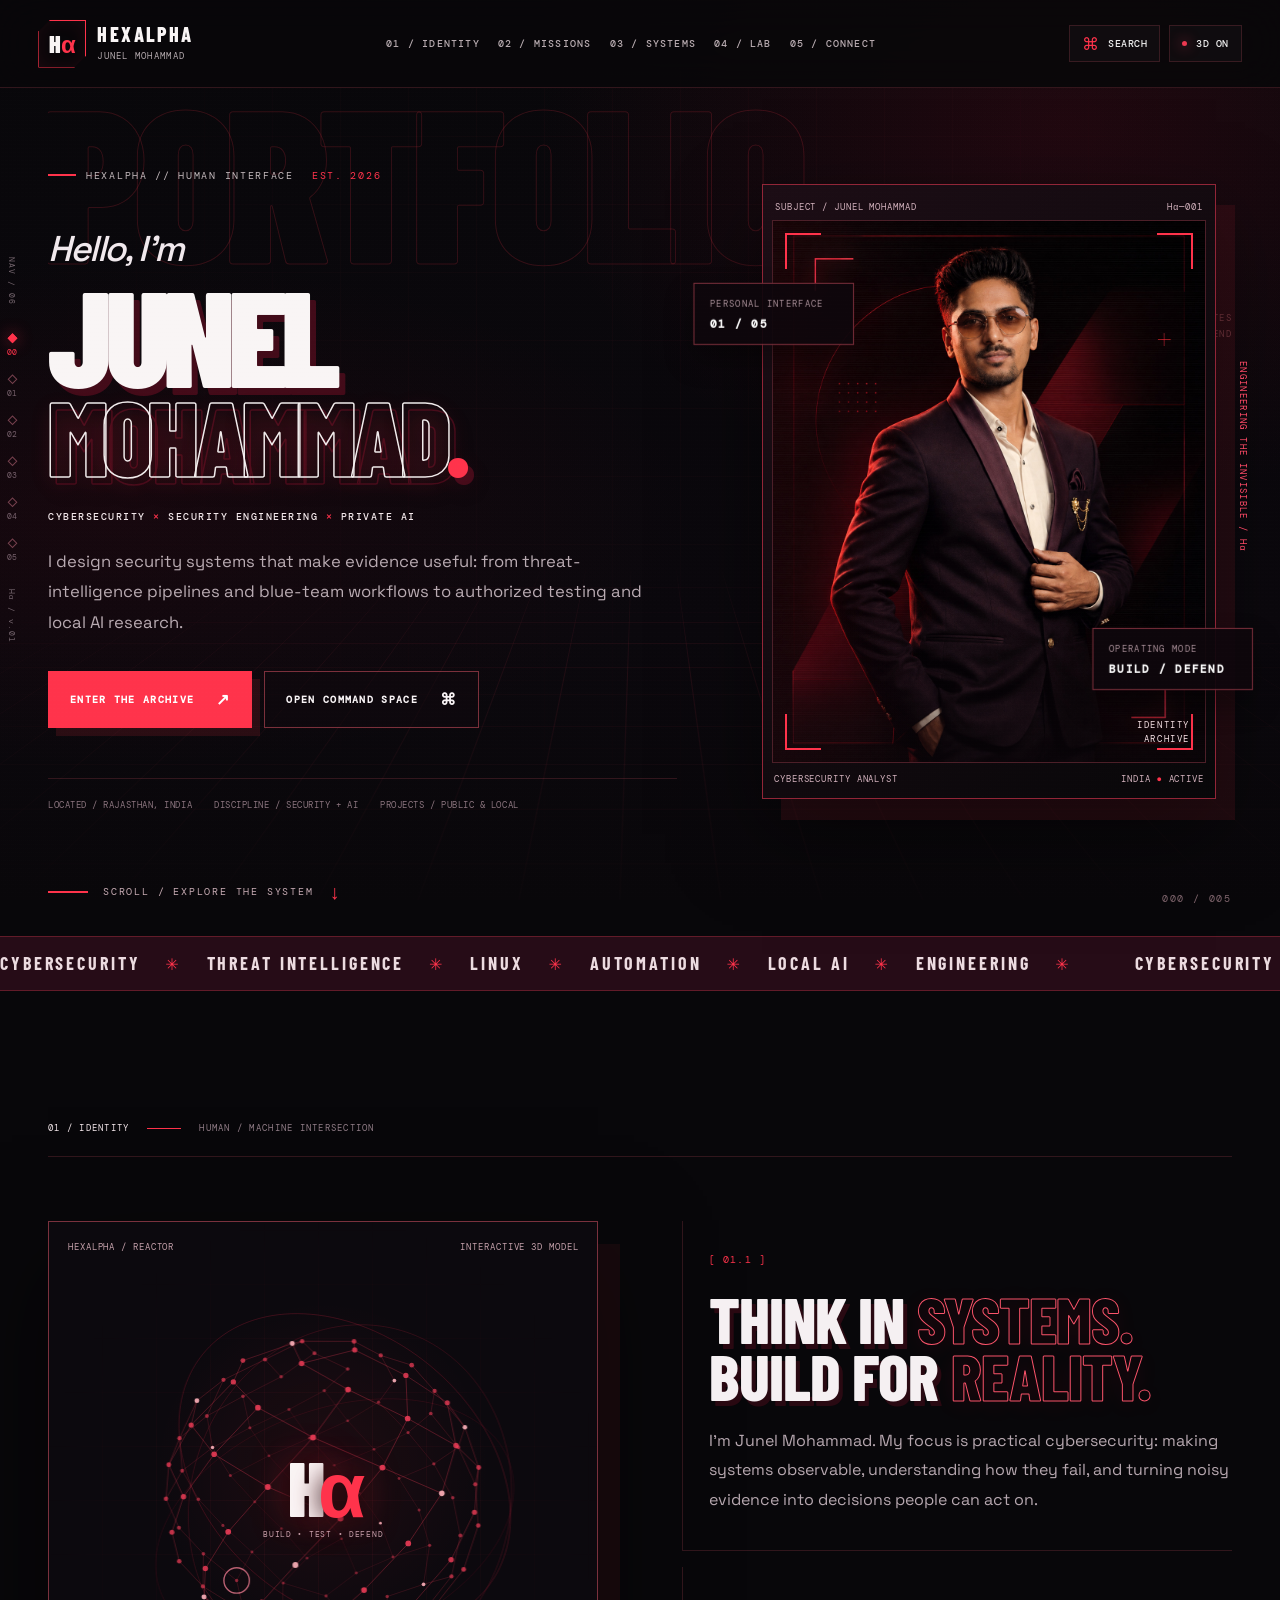
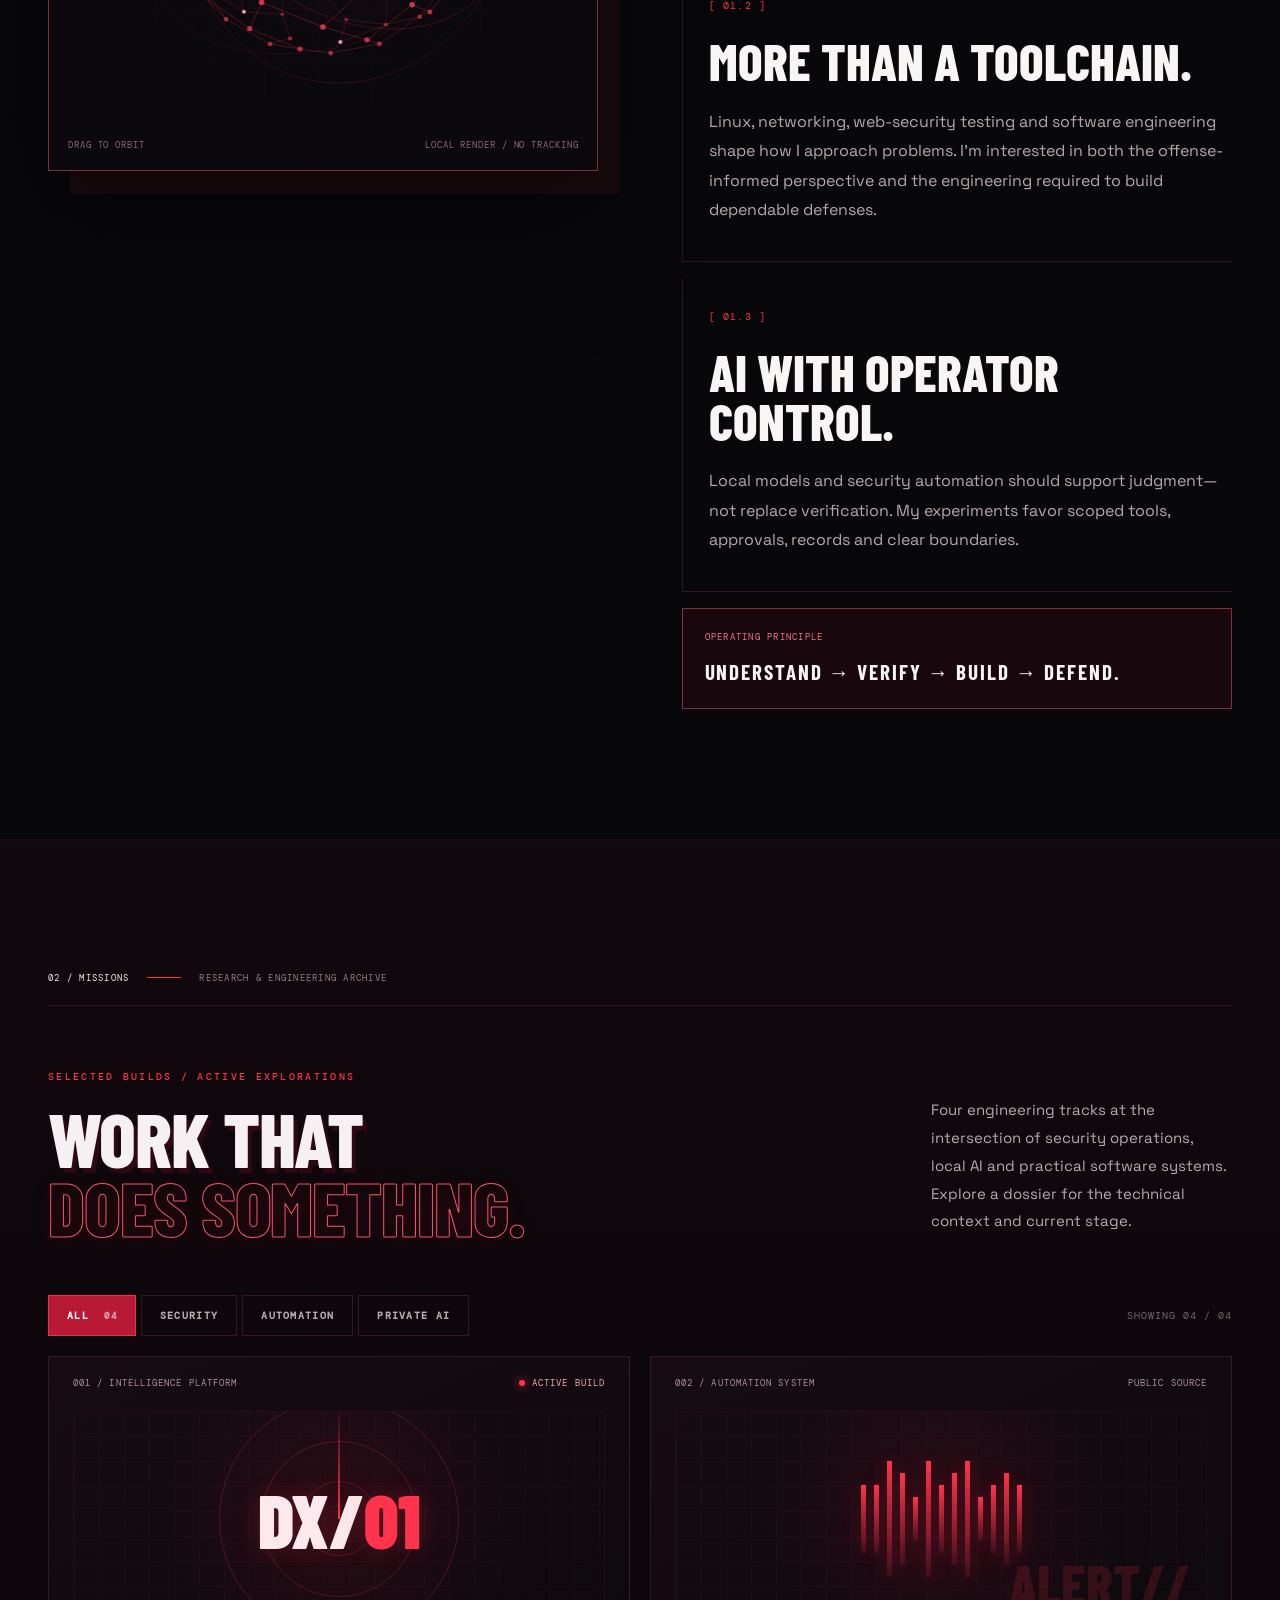
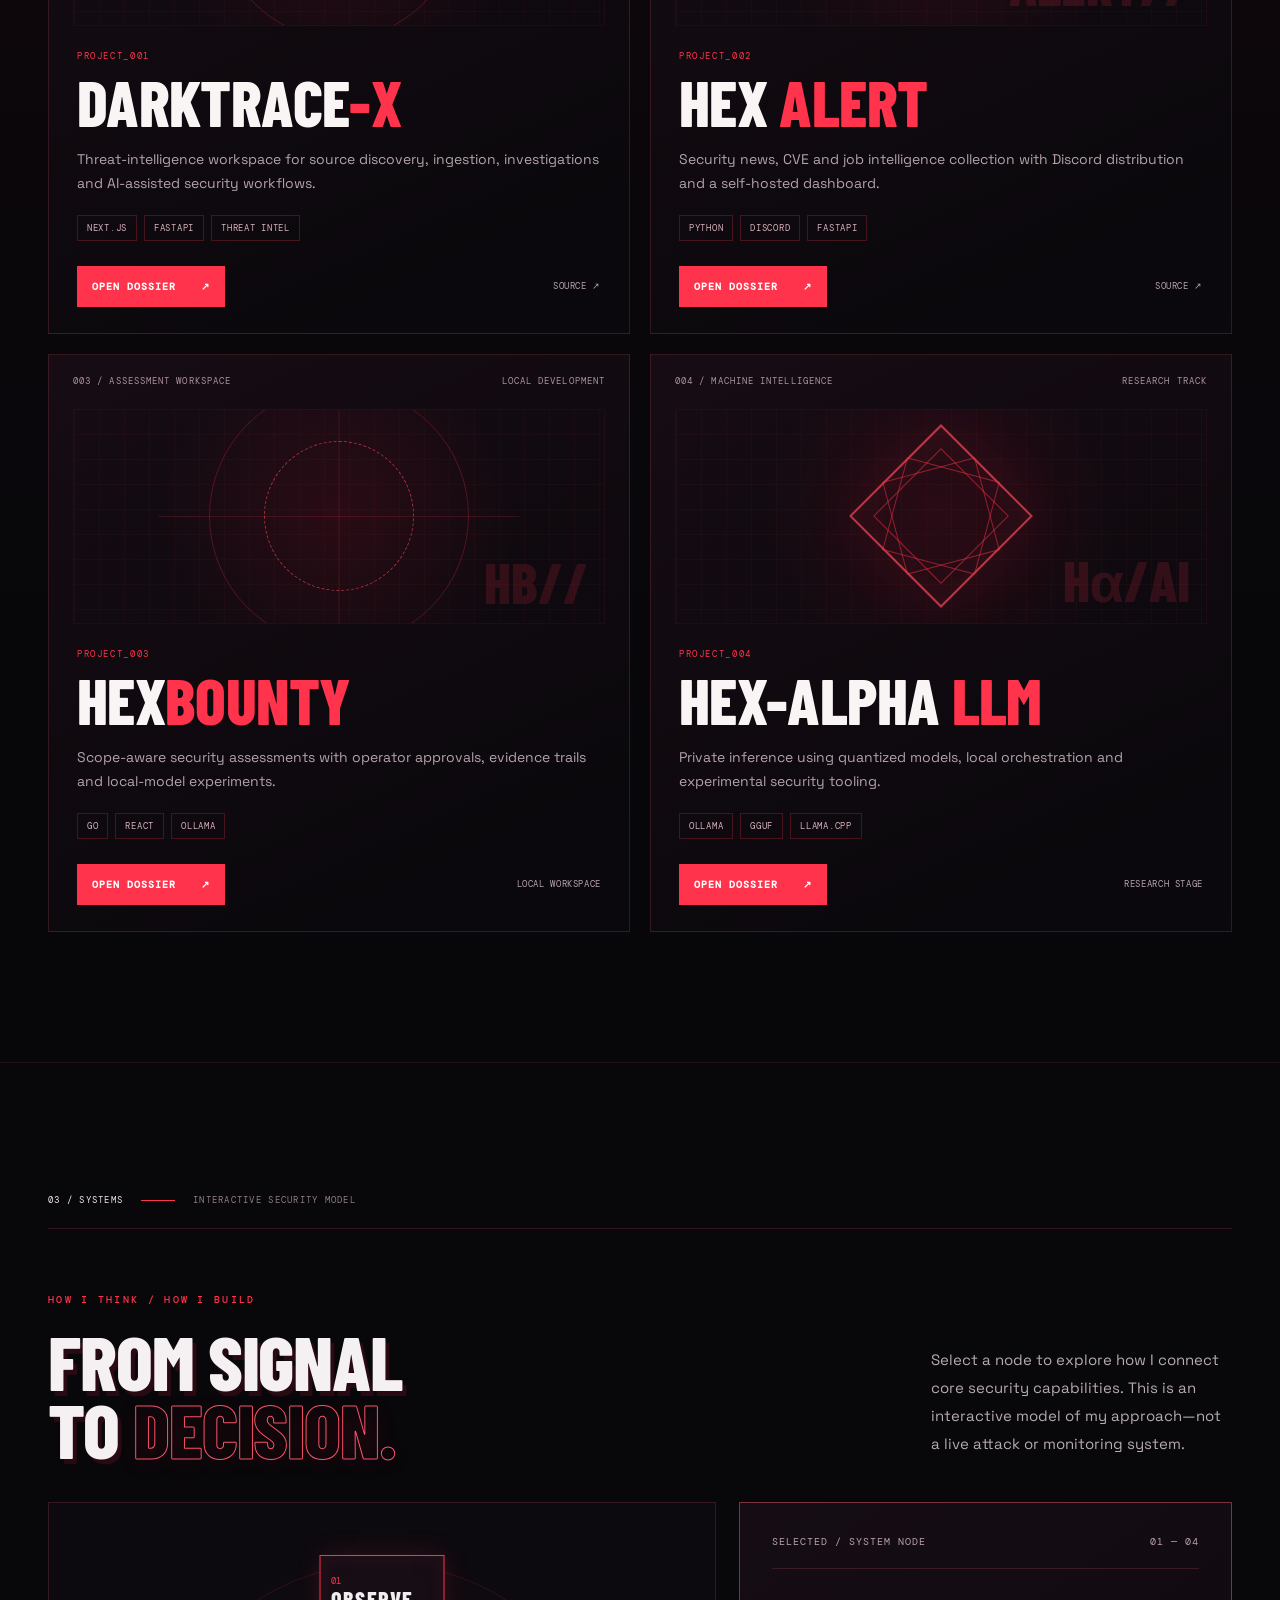
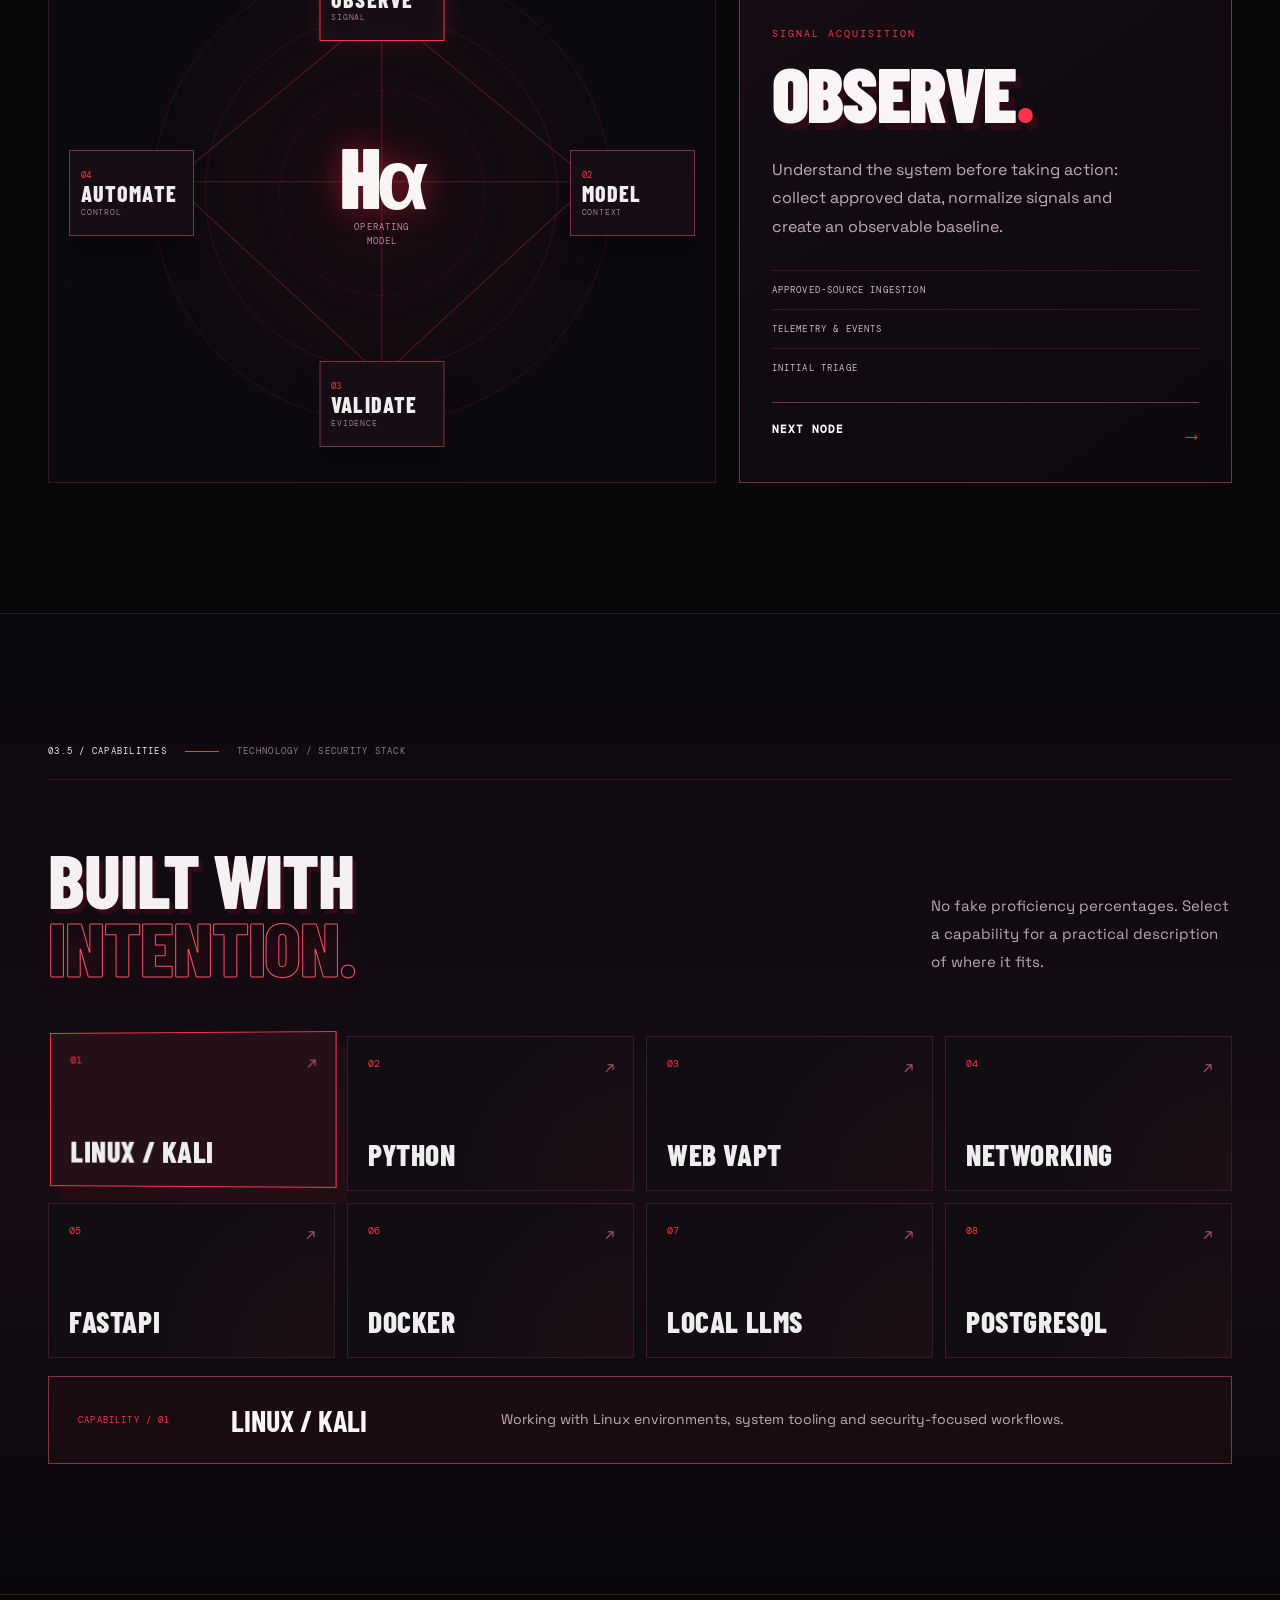
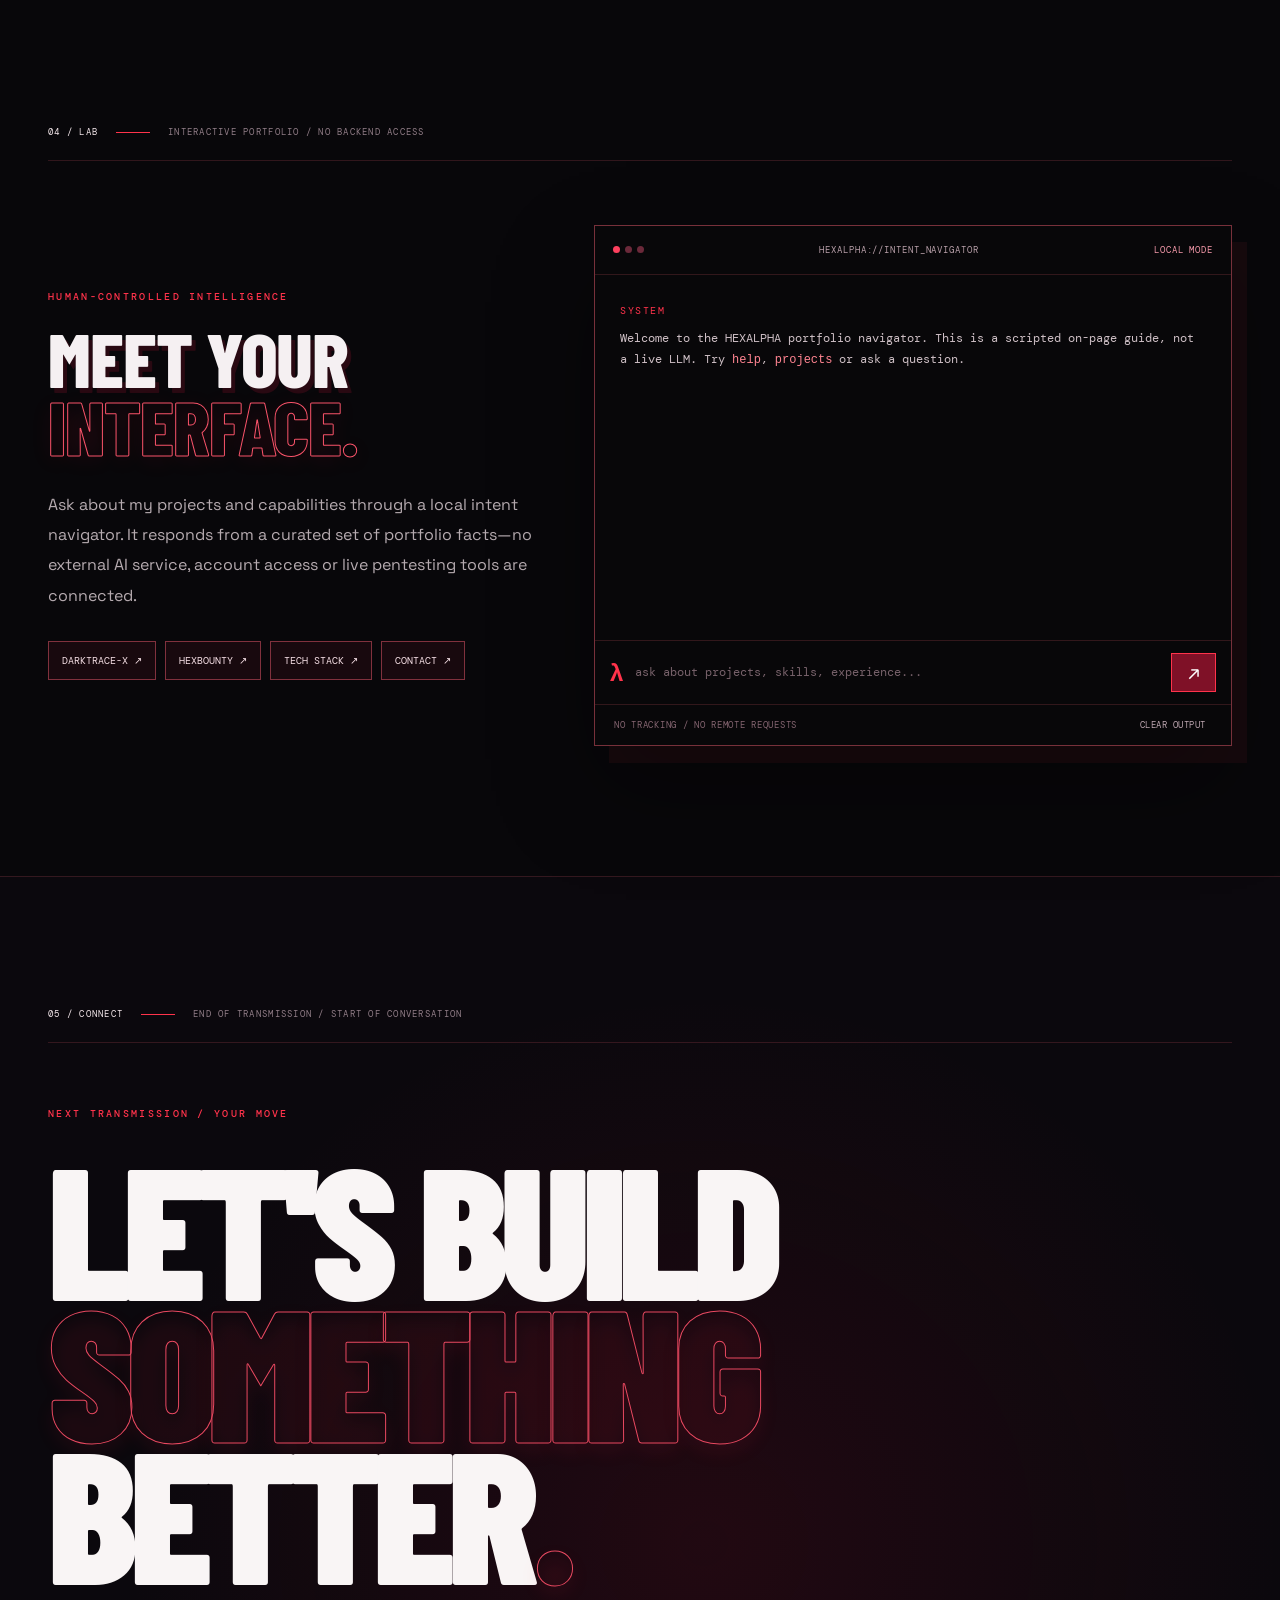
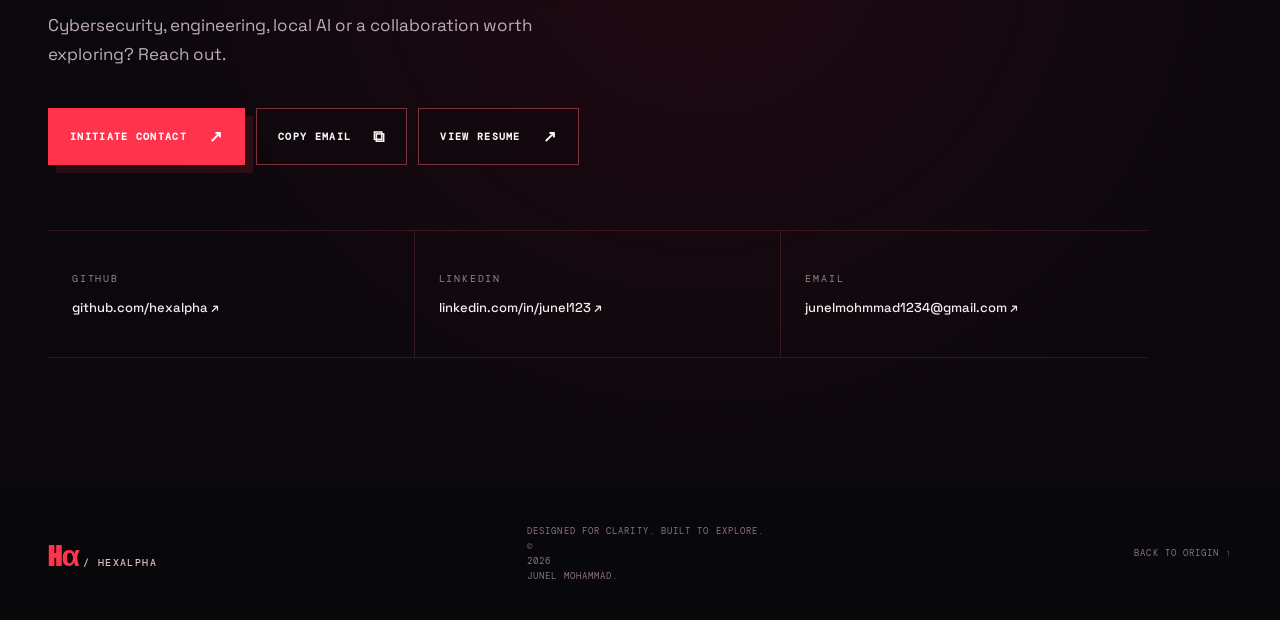
==== commit 584bb94d: "Fix Android Desktop site rendering with true compact two-column responsive layout" ====
--- a/docs/command-space.html
+++ b/docs/command-space.html
@@ -5,7 +5,7 @@
   <meta name="viewport" content="width=device-width,initial-scale=1,viewport-fit=cover">
   <meta name="theme-color" content="#08070a">
   <meta name="description" content="Junel Mohammad — cybersecurity, security engineering, threat intelligence and private AI. Explore projects and research in the HEXALPHA interactive command space.">
-  <meta name="portfolio-build" content="singularity-2026-11-05-v1">
+  <meta name="portfolio-build" content="singularity-desktop-mode-fix-2026-11-06-v1">
   <meta property="og:type" content="website">
   <meta property="og:title" content="Junel Mohammad | HEXALPHA / Cyber Command Space">
   <meta property="og:description" content="Cybersecurity × Engineering × Private AI — a cinematic, interactive portfolio.">
@@ -16,6 +16,7 @@
   <link rel="preconnect" href="https://fonts.gstatic.com" crossorigin>
   <link href="https://fonts.googleapis.com/css2?family=Barlow+Condensed:wght@500;600;700;800;900&family=DM+Mono:wght@400;500&family=Space+Grotesk:wght@400;500;600;700&display=swap" rel="stylesheet">
   <link rel="stylesheet" href="./singularity.css?v=20261105-1">
+  <link rel="stylesheet" href="./desktop-mode.css?v=20261106-1">
   <script src="./singularity.js?v=20261105-1" defer></script>
   <noscript><style>.boot{display:none}</style></noscript>
 </head>
--- a/docs/desktop-mode.css
+++ b/docs/desktop-mode.css
@@ -0,0 +1,55 @@
+/* HEXALPHA — compact desktop layout (mobile browser's "Desktop site" viewport).
+   This must remain after the main responsive rules. Real narrow mobile view unchanged. */
+@media (min-width: 860px) and (max-width: 1020px) {
+  .site-shell { width: min(1100px, calc(100% - 64px)); }
+  .site-header { height: 76px; padding: 0 20px; gap: 13px; }
+  .site-nav { position: static; inset: auto; display: flex; flex-direction: row;
+    align-items: center; gap: 12px; padding: 0; border: 0; background: transparent; }
+  .site-nav a { font-size: 9px; padding: 10px 0; border: 0; letter-spacing: .035em; }
+  .nav-toggle { display: none; }
+  .site-header__tools { margin-left: 0; }
+  .hero { display: grid; grid-template-columns: minmax(0,1.05fr) minmax(0,.9fr);
+    align-items: center; gap: clamp(20px,3vw,35px); padding-top: 158px;
+    padding-bottom: 115px; min-height: 770px; }
+  .hero__copy { max-width: none; min-width: 0; }
+  .hero__portrait-area { width: 100%; max-width: 100%; min-width: 0;
+    margin: 0; justify-self: end; padding-right: 9px; }
+  .hero__name > span { font-size: clamp(67px,7.7vw,83px); line-height: .89; }
+  .hero__name > span.hero__surname { font-size: clamp(47px,5.55vw,61px);
+    letter-spacing: -.063em; }
+  .hero__hello { margin-top: 28px; }
+  .hero__giant { top: 101px; font-size: clamp(112px,15vw,155px); }
+  .hero__data { display: none; }
+  .hero__title { margin-top: 23px; font-size: 9px; letter-spacing: .07em; }
+  .hero__description { font-size: 15px; line-height: 1.66; }
+  .hero__actions { gap: 10px; margin-top: 23px; }
+  .hero__credentials { margin-top: 25px; gap: 9px 16px; }
+  .portrait-satellite--one { left: -18px; }
+  .portrait-satellite--two { right: -4px; }
+  .hero__scroll { bottom: 23px; }
+  .story-grid { grid-template-columns: minmax(0,.95fr) minmax(0,1.05fr); gap: 30px; }
+  .story-grid__stage { position: sticky; top: 110px; max-width: none; margin: 0; }
+  .core-stage { min-height: 0; width: 100%; aspect-ratio: 1/1; }
+  .missions__intro,.systems__intro,.arsenal__intro {
+    grid-template-columns: minmax(0,1.05fr) minmax(0,.95fr); gap: 24px; }
+  .missions__intro > p,.systems__intro > p { max-width: 100%; }
+  .systems-grid { grid-template-columns: minmax(0,1fr) minmax(0,1fr); }
+  .systems-visual { min-height: 420px; }
+  .system-dossier { min-height: 360px; }
+  .arsenal__grid { grid-template-columns: repeat(3,minmax(0,1fr)); }
+  .arsenal__description { grid-template-columns: 110px minmax(0,1fr); }
+  .lab__grid { grid-template-columns: repeat(2,minmax(0,1fr)); gap: 25px; }
+  .contact__links { grid-template-columns: repeat(3,minmax(0,1fr)); }
+  .contact__links a { border-right: 1px solid var(--line); border-bottom: 0; min-height: 90px; }
+  .contact__links a:last-child { border-right: 0; }
+}
+@media (min-width: 860px) and (max-width: 930px) {
+  .site-nav { gap: 8px; }
+  .site-nav a { font-size: 8px; }
+  .site-brand { gap: 7px; }
+  .site-brand__symbol { width: 40px; height: 40px; }
+  .site-brand__name strong { font-size: 13px; }
+  .site-header__tools .motion-toggle { padding: 0 7px; }
+  .hero__name > span { font-size: clamp(61px,7.3vw,72px); }
+  .hero__name > span.hero__surname { font-size: clamp(42px,5.15vw,51px); }
+}
